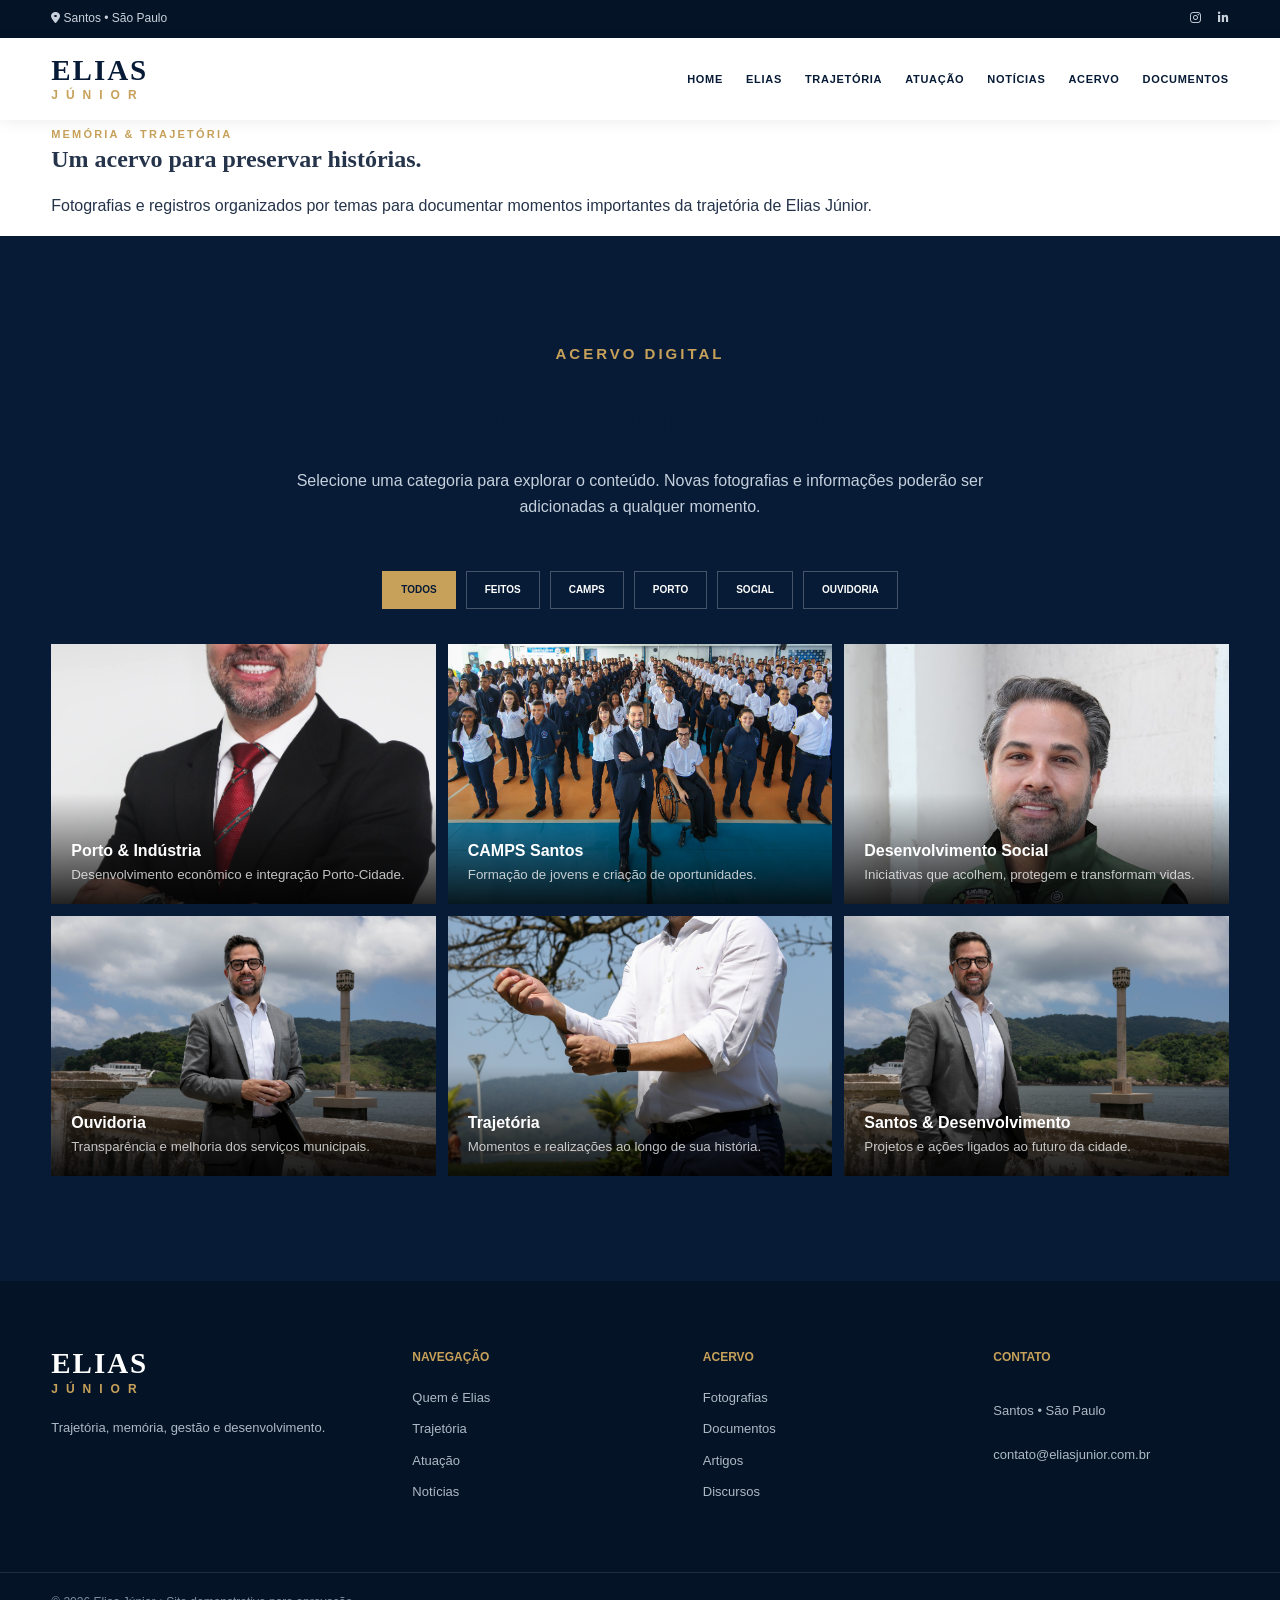
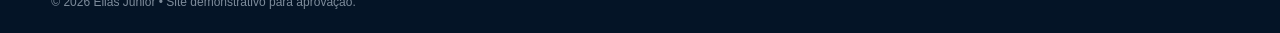
==== acervo.html @ 7d6eff7e "Cria página interna de acervo" ====
<!DOCTYPE html>
<html lang="pt-BR">
<head>
  <meta charset="UTF-8">
  <meta name="viewport" content="width=device-width, initial-scale=1.0">
  <meta name="description" content="Acervo digital de fotografias e registros da trajetória de Elias Júnior.">
  <title>Acervo | Elias Júnior</title>
  <link rel="preconnect" href="https://fonts.googleapis.com">
  <link rel="preconnect" href="https://fonts.gstatic.com" crossorigin>
  <link href="https://fonts.googleapis.com/css2?family=Montserrat:wght@400;500;600;700;800&family=Roboto+Slab:wght@500;600;700&display=swap" rel="stylesheet">
  <link rel="stylesheet" href="https://cdnjs.cloudflare.com/ajax/libs/font-awesome/6.6.0/css/all.min.css">
  <link rel="stylesheet" href="style.css?v=20260821-paginas-internas">
</head>
<body class="internal-page">
  <header class="topbar">
    <div class="container topbar-inner">
      <span><i class="fa-solid fa-location-dot"></i> Santos • São Paulo</span>
      <div class="topbar-social">
        <a href="https://www.instagram.com/soueliasjunior?igsh=bm9hNml6cGlpMXU1" aria-label="Instagram"><i class="fa-brands fa-instagram"></i></a>
        <a href="https://linkedin.com/in/elias-júnior-178a2b65" aria-label="LinkedIn"><i class="fa-brands fa-linkedin-in"></i></a>
      </div>
    </div>
  </header>

  <header class="site-header" id="siteHeader">
    <div class="container header-inner">
      <a href="index.html#inicio" class="brand" aria-label="Elias Júnior">
        <span class="brand-main">ELIAS</span><span class="brand-sub">JÚNIOR</span>
      </a>
      <nav class="desktop-nav" aria-label="Navegação principal">
        <a href="index.html#inicio">HOME</a><a href="index.html#sobre">ELIAS</a><a href="index.html#trajetoria">TRAJETÓRIA</a>
        <a href="index.html#atuacao">ATUAÇÃO</a><a href="noticias.html">NOTÍCIAS</a><a class="active" href="acervo.html">ACERVO</a>
        <a href="index.html#transparencia">DOCUMENTOS</a>
      </nav>
      <button class="menu-toggle" id="menuToggle" aria-label="Abrir menu" aria-expanded="false"><span></span><span></span><span></span></button>
    </div>
    <nav class="mobile-nav" id="mobileNav">
      <a href="index.html#inicio">Home</a><a href="index.html#sobre">Elias</a><a href="index.html#trajetoria">Trajetória</a><a href="index.html#atuacao">Atuação</a><a href="noticias.html">Notícias</a><a class="active" href="acervo.html">Acervo</a><a href="index.html#transparencia">Documentos</a>
    </nav>
  </header>

  <main>
    <section class="internal-hero">
      <div class="container">
        <span class="section-kicker light">MEMÓRIA & TRAJETÓRIA</span>
        <h1>Um acervo para preservar histórias.</h1>
        <p>Fotografias e registros organizados por temas para documentar momentos importantes da trajetória de Elias Júnior.</p>
      </div>
    </section>

    <section class="section archive archive-page">
      <div class="container">
        <div class="section-heading centered"><span class="section-kicker light">ACERVO DIGITAL</span><h2 class="light-title">Registros em imagens.</h2><p class="light-text">Selecione uma categoria para explorar o conteúdo. Novas fotografias e informações poderão ser adicionadas a qualquer momento.</p></div>
        <div class="archive-filters" id="archiveFilters"><button class="active" data-filter="all">TODOS</button><button data-filter="feitos">FEITOS</button><button data-filter="camps">CAMPS</button><button data-filter="porto">PORTO</button><button data-filter="social">SOCIAL</button><button data-filter="ouvidoria">OUVIDORIA</button></div>
        <div class="archive-grid archive-page-grid">
          <button class="archive-item" data-category="porto" data-image="fotoporto.JPG"><div class="photo-slot archive-photo has-image" style="background-image:url('fotoporto.JPG')"></div><div class="archive-caption"><strong>Porto & Indústria</strong><small>Desenvolvimento econômico e integração Porto-Cidade.</small></div></button>
          <button class="archive-item" data-category="camps" data-image="fotocamps.jpeg"><div class="photo-slot archive-photo has-image" style="background-image:url('fotocamps.jpeg')"></div><div class="archive-caption"><strong>CAMPS Santos</strong><small>Formação de jovens e criação de oportunidades.</small></div></button>
          <button class="archive-item" data-category="social" data-image="fotosocial.jpeg"><div class="photo-slot archive-photo has-image" style="background-image:url('fotosocial.jpeg');background-position:center 15%"></div><div class="archive-caption"><strong>Desenvolvimento Social</strong><small>Iniciativas que acolhem, protegem e transformam vidas.</small></div></button>
          <button class="archive-item" data-category="ouvidoria" data-image="assets/hero-atual-3.jpg"><div class="photo-slot archive-photo has-image" style="background-image:url('assets/hero-atual-3.jpg')"></div><div class="archive-caption"><strong>Ouvidoria</strong><small>Transparência e melhoria dos serviços municipais.</small></div></button>
          <button class="archive-item" data-category="feitos" data-image="assets/elias-sobre.jpg"><div class="photo-slot archive-photo has-image" style="background-image:url('assets/elias-sobre.jpg')"></div><div class="archive-caption"><strong>Trajetória</strong><small>Momentos e realizações ao longo de sua história.</small></div></button>
          <button class="archive-item" data-category="porto" data-image="assets/destaque-porto.jpg"><div class="photo-slot archive-photo has-image" style="background-image:url('assets/destaque-porto.jpg')"></div><div class="archive-caption"><strong>Santos & Desenvolvimento</strong><small>Projetos e ações ligados ao futuro da cidade.</small></div></button>
        </div>
      </div>
    </section>
  </main>

  <footer class="footer"><div class="container footer-grid"><div><a href="index.html#inicio" class="brand footer-brand"><span class="brand-main">ELIAS</span><span class="brand-sub">JÚNIOR</span></a><p>Trajetória, memória, gestão e desenvolvimento.</p></div><div><h3>NAVEGAÇÃO</h3><a href="index.html#sobre">Quem é Elias</a><a href="index.html#trajetoria">Trajetória</a><a href="index.html#atuacao">Atuação</a><a href="noticias.html">Notícias</a></div><div><h3>ACERVO</h3><a href="acervo.html">Fotografias</a><a href="index.html#transparencia">Documentos</a><a href="index.html#transparencia">Artigos</a><a href="index.html#transparencia">Discursos</a></div><div><h3>CONTATO</h3><p>Santos • São Paulo</p><a href="mailto:contato@eliasjunior.com.br">contato@eliasjunior.com.br</a></div></div><div class="footer-bottom"><div class="container">© 2026 Elias Júnior • Site demonstrativo para aprovação.</div></div></footer>
  <button class="back-top" id="backTop" aria-label="Voltar ao topo"><i class="fa-solid fa-arrow-up"></i></button>
  <div class="lightbox" id="lightbox" aria-hidden="true"><button class="lightbox-close" id="lightboxClose" aria-label="Fechar imagem"><i class="fa-solid fa-xmark"></i></button><div class="lightbox-content"><div class="lightbox-image" id="lightboxImage"></div></div></div>
  <script src="script.js?v=20260821-paginas-internas"></script>
</body>
</html>
---- style.css ----
:root{--navy:#071b36;--blue:#123b64;--gold:#c7a15a;--cream:#f5f1e9;--text:#25344a;--white:#fff;--line:#dfe4e9;--shadow:0 18px 45px rgba(5,20,40,.15)}*{box-sizing:border-box}html{scroll-behavior:smooth}body{margin:0;font-family:Arial,Helvetica,sans-serif;color:var(--text);background:#fff;line-height:1.65}a{text-decoration:none;color:inherit}button{font:inherit}.container{width:min(1180px,92%);margin:auto}.topbar{background:#041426;color:#c9d2dc;font-size:12px}.topbar-inner{height:38px;display:flex;align-items:center;justify-content:space-between}.topbar-social{display:flex;gap:17px}.site-header{position:sticky;top:0;z-index:1000;background:rgba(255,255,255,.97);box-shadow:0 2px 15px rgba(0,0,0,.07)}.header-inner{height:82px;display:flex;align-items:center;justify-content:space-between}.brand{display:flex;flex-direction:column;line-height:.85}.brand-main{font-family:Georgia,serif;font-size:29px;font-weight:800;color:var(--navy);letter-spacing:2px}.brand-sub{font-size:12px;font-weight:800;color:var(--gold);letter-spacing:8px;margin-top:8px}.desktop-nav{display:flex;gap:23px}.desktop-nav a{font-size:11px;font-weight:800;letter-spacing:.7px;color:var(--navy)}.desktop-nav a:hover{color:var(--gold)}.menu-toggle{display:none;background:none;border:0;width:42px}.menu-toggle span{display:block;height:2px;background:var(--navy);margin:7px}.mobile-nav{display:none;padding:10px 4%;background:#fff}.mobile-nav.open{display:grid}.mobile-nav a{padding:12px;border-bottom:1px solid var(--line);font-weight:700}.hero{height:min(720px,80vh);min-height:570px;position:relative;overflow:hidden;background:var(--navy)}.hero-slide{position:absolute;inset:0;display:grid;align-items:center;opacity:0;visibility:hidden;transition:opacity .7s;background-image:linear-gradient(90deg,rgba(4,20,38,.92),rgba(4,20,38,.48),rgba(4,20,38,.18)),var(--bg);background-size:cover;background-position:center 20%}.hero-slide.active{opacity:1;visibility:visible}.hero-content{position:relative;color:#fff;max-width:1180px}.hero-content>*{max-width:720px}.eyebrow,.section-kicker{font-size:11px;font-weight:800;letter-spacing:2.2px;color:var(--gold)}h1,h2,h3{font-family:Georgia,"Times New Roman",serif;line-height:1.12;margin-top:0}.hero h1{font-size:clamp(44px,6vw,78px);margin:20px 0}.hero h1 strong{color:var(--gold)}.hero p{font-size:18px;color:#e5eaf0}.btn{display:inline-flex;align-items:center;justify-content:center;padding:14px 22px;font-size:12px;font-weight:800;letter-spacing:.6px;border:1px solid transparent}.btn-primary{background:var(--gold);color:var(--navy)}.btn-outline{border-color:#fff;color:#fff}.btn-light{background:#fff;color:var(--navy)}.btn-dark{background:var(--navy);color:#fff}.slider-arrow{position:absolute;top:50%;z-index:5;border:1px solid rgba(255,255,255,.45);background:rgba(4,20,38,.35);color:#fff;width:48px;height:48px;border-radius:50%}.slider-arrow.prev{left:25px}.slider-arrow.next{right:25px}.slider-dots{position:absolute;bottom:28px;left:50%;transform:translateX(-50%);z-index:5;display:flex;gap:8px}.slider-dots button{width:9px;height:9px;border:0;border-radius:50%;background:rgba(255,255,255,.45);padding:0}.slider-dots button.active{background:var(--gold);width:28px;border-radius:8px}.quick-access{margin-top:-1px;background:var(--navy)}
.quick-access .container{width:100%;max-width:none}.quick-grid{display:grid;grid-template-columns:1fr}.quick-card{padding:42px 55px;position:relative;color:#fff}.quick-dark{background:var(--navy)}.quick-quote{background:var(--navy);text-align:center;padding:86px 7%;min-height:360px;display:flex;flex-direction:column;justify-content:center}.quick-quote h2{font-size:clamp(32px,3.6vw,52px);max-width:1120px;margin:0 auto}.quick-quote-author{margin:22px 0 0;font-size:12px;font-weight:800;letter-spacing:1.3px;color:var(--gold)}.quick-icon{font-size:32px}.quick-card span{font-size:10px;letter-spacing:2px;font-weight:800}.quick-card h2{font-size:34px;margin:8px 0}.quick-card p{max-width:430px}.quick-card>strong{font-size:11px}.section{padding:105px 0}.about-grid{display:grid;grid-template-columns:.85fr 1.15fr;gap:80px;align-items:center}.photo-slot{background:#c9d0d7 center/cover no-repeat}.portrait{min-height:600px;box-shadow:var(--shadow)}.about-media{position:relative}.about-badge{position:absolute;right:-25px;bottom:30px;background:var(--gold);padding:22px;color:var(--navy);display:grid}.about-copy h2,.section-heading h2,.documents h2{font-size:clamp(36px,5vw,58px);color:var(--navy);margin:18px 0}.about-copy h2 em{color:var(--gold);font-style:normal}.about-links{display:grid;grid-template-columns:1fr 1fr;gap:15px;margin-top:35px}.about-links a{border:1px solid var(--line);padding:18px;display:flex;gap:14px}.about-links i{color:var(--gold);font-size:24px}.about-links span{display:grid;font-size:13px}.timeline-section,.archive{background:var(--navy);color:#dbe3ec}.archive .section-kicker{font-size:15px;letter-spacing:3px}.title-row{display:flex;align-items:end;justify-content:space-between;gap:30px;margin-bottom:45px}.title-row>p{max-width:440px}.light-title{color:#fff;font-size:clamp(35px,4vw,52px)}.timeline-horizontal{display:grid;grid-template-columns:repeat(5,1fr);gap:1px;background:rgba(255,255,255,.1)}.timeline-horizontal article{padding:27px;background:#0b2748}.timeline-horizontal span{color:var(--gold);font-weight:800}.timeline-horizontal h3{color:#fff;font-size:20px;margin:12px 0}.timeline-horizontal p{font-size:13px}.section-heading{text-align:center;max-width:770px;margin:0 auto 50px}.section-heading p{color:#667386}.area-grid{display:grid;grid-template-columns:repeat(4,1fr);gap:18px}.area-card{border:1px solid var(--line);padding:34px 27px;position:relative;transition:.25s}.area-card:hover{transform:translateY(-7px);box-shadow:var(--shadow)}.area-card>i{font-size:33px;color:var(--gold)}.area-card>span{float:right;color:#bbc2c9;font-weight:800}.area-card h3{font-size:25px;color:var(--navy);margin:22px 0 12px}.area-card a{color:var(--gold);font-size:11px;font-weight:800}.feature-banner{display:grid;grid-template-columns:1.1fr .9fr;min-height:560px}.feature-photo,.wide{height:100%;min-height:560px}.feature-copy{background:var(--gold);padding:80px;display:flex;flex-direction:column;justify-content:center;color:var(--navy)}.feature-copy .section-kicker{color:var(--navy)}.feature-copy h2{font-size:52px}.news{background:#f4f6f8}.dark-row h2{font-size:45px;color:var(--navy);margin:10px 0}.section-link{font-size:11px;font-weight:800;color:var(--gold)}.news-grid{display:grid;grid-template-columns:repeat(3,1fr);gap:24px}.news-card{background:#fff;box-shadow:0 8px 28px rgba(8,25,45,.08)}.news-photo{height:270px}.news-body{padding:27px}.news-date{font-size:10px;color:var(--gold);font-weight:800}.news-body h3{color:var(--navy);font-size:24px;margin:13px 0}.news-body a{font-size:11px;font-weight:800;color:var(--gold)}.archive .section-heading p,.light-text{color:#c5d0dc}.archive-filters{display:flex;justify-content:center;gap:10px;flex-wrap:wrap;margin-bottom:35px}.archive-filters button{border:1px solid rgba(255,255,255,.25);background:transparent;color:#fff;padding:10px 18px;font-size:10px;font-weight:800}.archive-filters button.active{background:var(--gold);color:var(--navy);border-color:var(--gold)}.archive-grid{display:grid;grid-template-columns:repeat(3,1fr);grid-auto-rows:260px;gap:12px}.archive-item{border:0;padding:0;position:relative;overflow:hidden;cursor:pointer}.archive-item.large{grid-row:span 2}.archive-photo{height:100%;transition:.4s}.archive-item:hover .archive-photo{transform:scale(1.05)}.archive-caption{position:absolute;inset:auto 0 0;padding:45px 20px 18px;text-align:left;color:#fff;background:linear-gradient(transparent,rgba(0,0,0,.85));display:grid}.archive-caption small{opacity:.75}.archive-item.hidden{display:none}.video-grid{display:grid;grid-template-columns:repeat(3,1fr);gap:22px}.video-thumb{height:230px;display:grid;place-items:center;background:linear-gradient(135deg,#8e99a4,#d4d7da);position:relative}.video-thumb{color:#fff;overflow:hidden;transition:.25s}.video-thumb:hover{transform:translateY(-4px);box-shadow:var(--shadow)}.video-thumb .video-play{width:65px;height:65px;border-radius:50%;background:var(--gold);color:var(--navy);display:grid;place-items:center;position:static;font-size:18px;transition:.25s}.video-thumb:hover .video-play{transform:scale(1.08)}.video-thumb .video-label{position:absolute;bottom:15px;font-size:11px;font-weight:800;letter-spacing:.5px;color:#fff;text-shadow:0 2px 8px rgba(0,0,0,.8)}.video-card h3{font-size:22px;margin-top:18px;color:var(--navy)}.motivational-quote{background:var(--gold);padding:76px 0;color:var(--navy);text-align:center;position:relative;overflow:hidden}.motivational-quote::before{content:"“";position:absolute;top:-72px;left:5%;font:700 220px Georgia,serif;color:rgba(7,27,54,.07);line-height:1}.quote-content{position:relative;max-width:960px}.quote-kicker{font-size:11px;font-weight:800;letter-spacing:2.2px;color:var(--navy)}.quote-content blockquote{margin:14px 0 0}.quote-content p{margin:0;font:600 clamp(30px,4.2vw,52px)/1.25 Georgia,"Times New Roman",serif}.quote-content footer{margin-top:18px;font-size:12px;font-weight:800;letter-spacing:1.5px;color:var(--navy)}.documents-grid{display:grid;grid-template-columns:1fr 1fr;gap:80px}.document-list{display:grid}.document-list a{display:flex;align-items:center;gap:18px;border-bottom:1px solid var(--line);padding:20px}.document-list>a>i:first-child{font-size:28px;color:var(--gold)}.document-list span{display:grid;flex:1}.footer{background:#041426;color:#fff}.footer-grid{display:grid;grid-template-columns:1.3fr 1fr 1fr 1fr;gap:55px;padding:70px 0}.footer .brand-main{color:#fff}.footer-grid>div{display:flex;flex-direction:column;align-items:flex-start;gap:10px}.footer-grid h3{font-size:12px;color:var(--gold);font-family:Arial}.footer-grid a,.footer-grid p{color:#aeb9c5;font-size:13px}.footer-social{display:flex!important;flex-direction:row!important}.footer-bottom{border-top:1px solid rgba(255,255,255,.1);padding:20px 0;color:#7e8c9b;font-size:12px}.back-top{position:fixed;right:25px;bottom:25px;width:47px;height:47px;border:0;background:var(--gold);color:var(--navy);z-index:900;opacity:0;pointer-events:none;transition:.2s}.back-top.show{opacity:1;pointer-events:auto}.lightbox{position:fixed;inset:0;background:rgba(0,0,0,.92);z-index:2000;display:none;place-items:center;padding:5%}.lightbox.open{display:grid}.lightbox-close{position:absolute;right:25px;top:25px;border:0;background:none;color:#fff;font-size:32px}.lightbox-content{width:min(1100px,95%);height:min(760px,82vh)}.lightbox-image{width:100%;height:100%;background:center/contain no-repeat;color:transparent}@media(max-width:950px){.desktop-nav{display:none}.menu-toggle{display:block}.timeline-horizontal{grid-template-columns:repeat(2,1fr)}.area-grid{grid-template-columns:repeat(2,1fr)}.about-grid{grid-template-columns:1fr}.feature-banner{grid-template-columns:1fr}.feature-copy{padding:60px 7%}.news-grid{grid-template-columns:1fr}.archive-grid{grid-template-columns:repeat(2,1fr)}.documents-grid{grid-template-columns:1fr}.footer-grid{grid-template-columns:repeat(2,1fr)}}@media(max-width:620px){.hero{min-height:650px}.hero-content{padding-top:50px}.hero p{font-size:16px}.slider-arrow{display:none}.quick-grid,.area-grid,.video-grid{grid-template-columns:1fr}.quick-card{padding:36px 7%}.quick-quote{min-height:300px;padding:56px 7%}.section{padding:75px 0}.portrait{min-height:470px}.about-badge{right:0}.about-links{grid-template-columns:1fr}.timeline-horizontal{grid-template-columns:1fr}.title-row{align-items:flex-start;flex-direction:column}.feature-photo,.wide{min-height:400px}.feature-copy h2{font-size:40px}.archive-grid{grid-template-columns:1fr;grid-auto-rows:300px}.archive-item.large{grid-row:span 1}.motivational-quote{padding:58px 0}.quote-content p{font-size:clamp(28px,9vw,40px)}.footer-grid{grid-template-columns:1fr}.topbar-inner{justify-content:center}.topbar-social{display:none}}
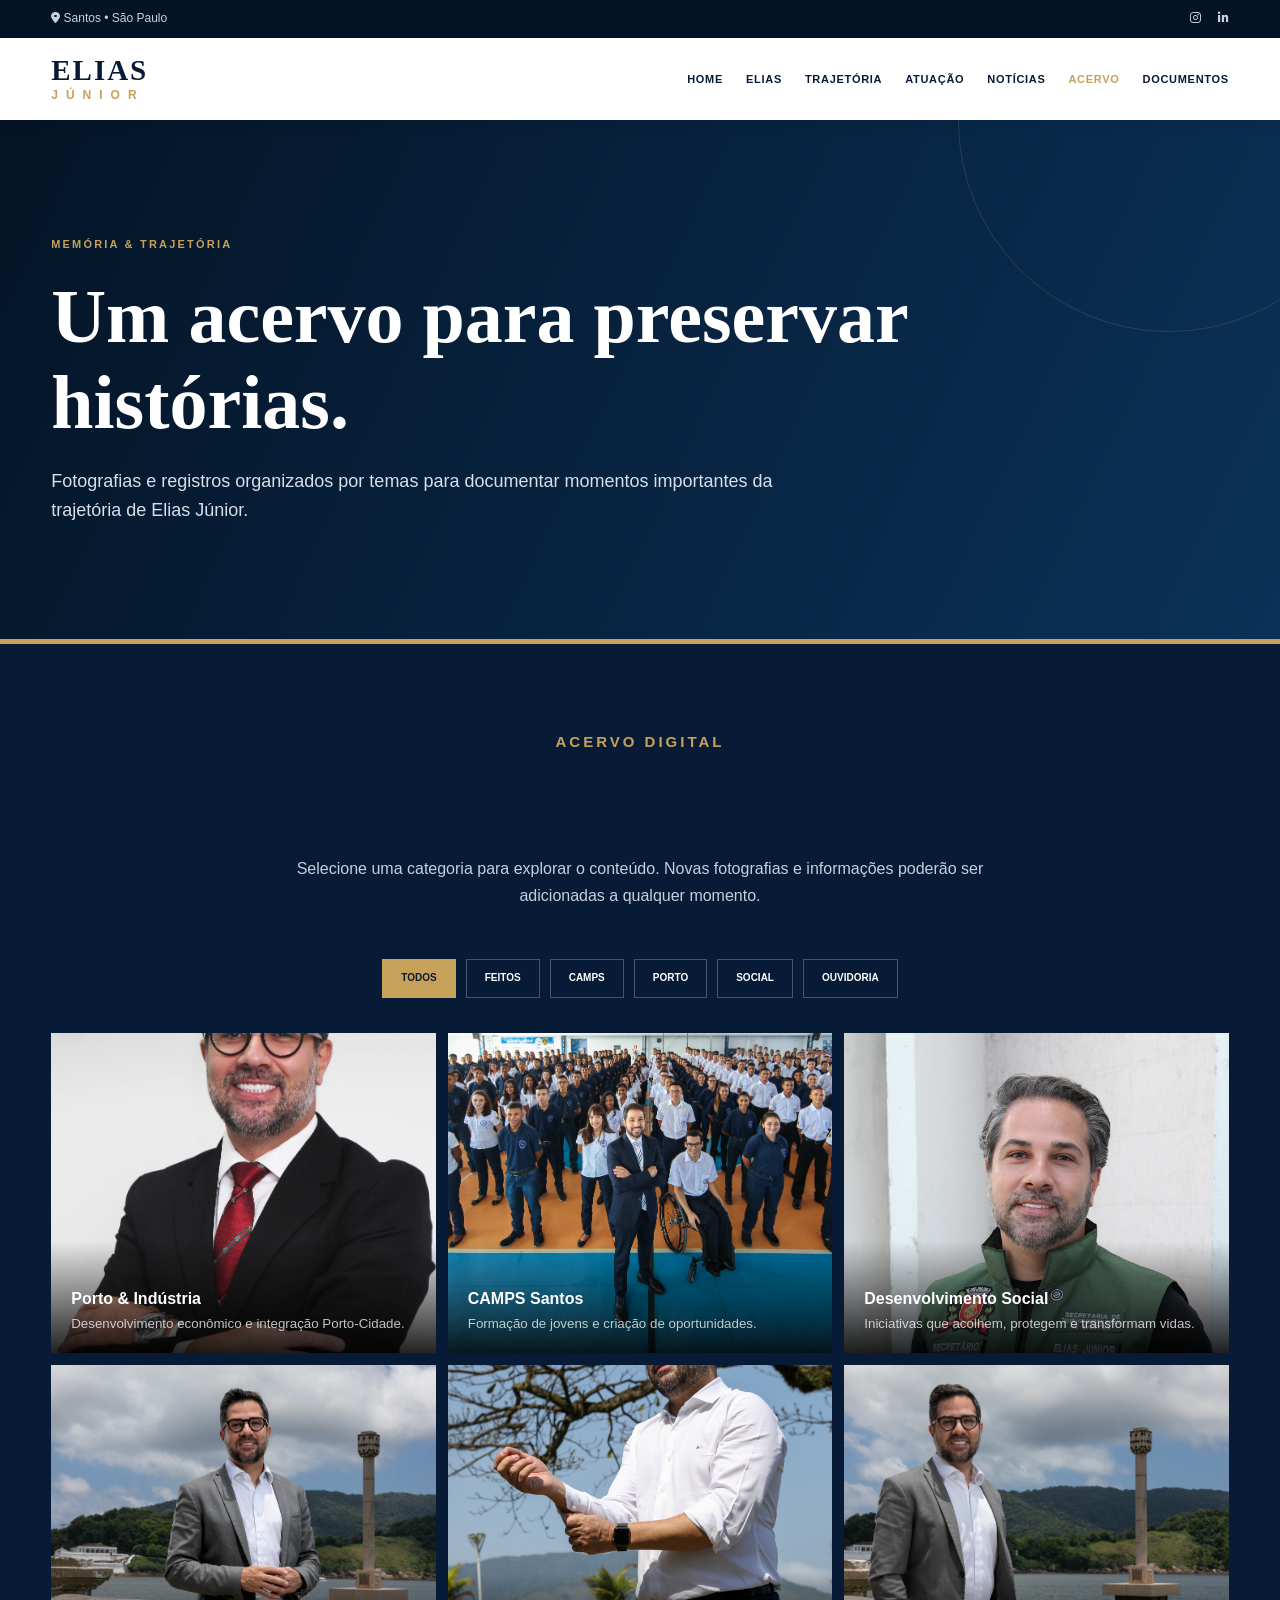
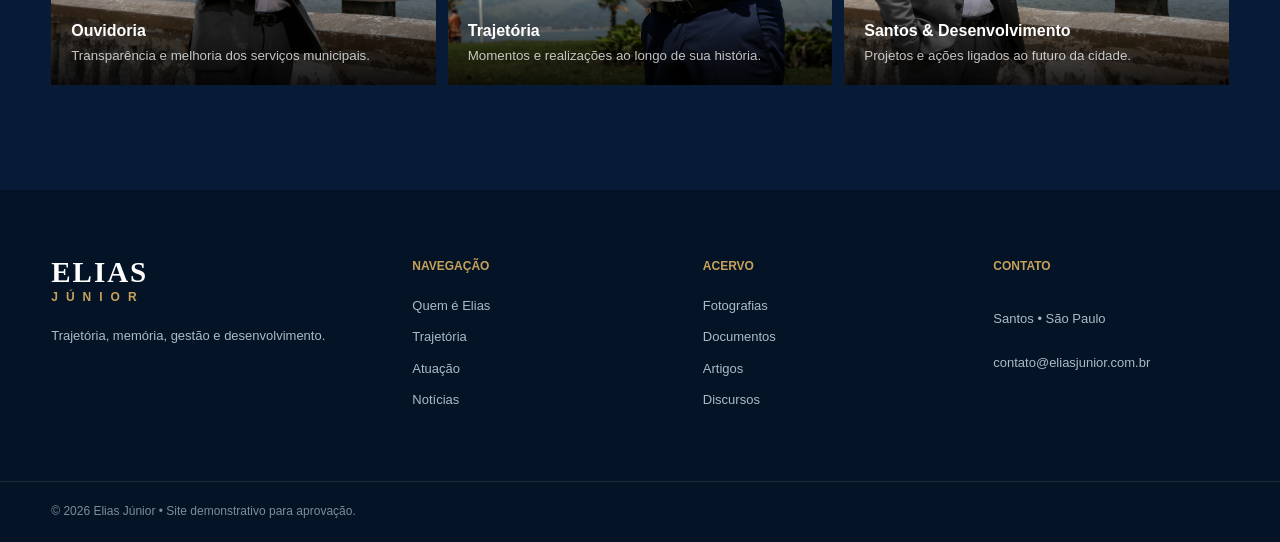
==== commit f94b8599: "Atualiza navegação do Acervo para Documentos" ====
--- a/acervo.html
+++ b/acervo.html
@@ -9,7 +9,7 @@
   <link rel="preconnect" href="https://fonts.gstatic.com" crossorigin>
   <link href="https://fonts.googleapis.com/css2?family=Montserrat:wght@400;500;600;700;800&family=Roboto+Slab:wght@500;600;700&display=swap" rel="stylesheet">
   <link rel="stylesheet" href="https://cdnjs.cloudflare.com/ajax/libs/font-awesome/6.6.0/css/all.min.css">
-  <link rel="stylesheet" href="style.css?v=20260821-paginas-internas">
+  <link rel="stylesheet" href="style.css?v=20260821-pagina-documentos">
 </head>
 <body class="internal-page">
   <header class="topbar">
@@ -30,12 +30,12 @@
       <nav class="desktop-nav" aria-label="Navegação principal">
         <a href="index.html#inicio">HOME</a><a href="index.html#sobre">ELIAS</a><a href="index.html#trajetoria">TRAJETÓRIA</a>
         <a href="index.html#atuacao">ATUAÇÃO</a><a href="noticias.html">NOTÍCIAS</a><a class="active" href="acervo.html">ACERVO</a>
-        <a href="index.html#transparencia">DOCUMENTOS</a>
+        <a href="documentos.html">DOCUMENTOS</a>
       </nav>
       <button class="menu-toggle" id="menuToggle" aria-label="Abrir menu" aria-expanded="false"><span></span><span></span><span></span></button>
     </div>
     <nav class="mobile-nav" id="mobileNav">
-      <a href="index.html#inicio">Home</a><a href="index.html#sobre">Elias</a><a href="index.html#trajetoria">Trajetória</a><a href="index.html#atuacao">Atuação</a><a href="noticias.html">Notícias</a><a class="active" href="acervo.html">Acervo</a><a href="index.html#transparencia">Documentos</a>
+      <a href="index.html#inicio">Home</a><a href="index.html#sobre">Elias</a><a href="index.html#trajetoria">Trajetória</a><a href="index.html#atuacao">Atuação</a><a href="noticias.html">Notícias</a><a class="active" href="acervo.html">Acervo</a><a href="documentos.html">Documentos</a>
     </nav>
   </header>
 
@@ -64,9 +64,9 @@
     </section>
   </main>
 
-  <footer class="footer"><div class="container footer-grid"><div><a href="index.html#inicio" class="brand footer-brand"><span class="brand-main">ELIAS</span><span class="brand-sub">JÚNIOR</span></a><p>Trajetória, memória, gestão e desenvolvimento.</p></div><div><h3>NAVEGAÇÃO</h3><a href="index.html#sobre">Quem é Elias</a><a href="index.html#trajetoria">Trajetória</a><a href="index.html#atuacao">Atuação</a><a href="noticias.html">Notícias</a></div><div><h3>ACERVO</h3><a href="acervo.html">Fotografias</a><a href="index.html#transparencia">Documentos</a><a href="index.html#transparencia">Artigos</a><a href="index.html#transparencia">Discursos</a></div><div><h3>CONTATO</h3><p>Santos • São Paulo</p><a href="mailto:contato@eliasjunior.com.br">contato@eliasjunior.com.br</a></div></div><div class="footer-bottom"><div class="container">© 2026 Elias Júnior • Site demonstrativo para aprovação.</div></div></footer>
+  <footer class="footer"><div class="container footer-grid"><div><a href="index.html#inicio" class="brand footer-brand"><span class="brand-main">ELIAS</span><span class="brand-sub">JÚNIOR</span></a><p>Trajetória, memória, gestão e desenvolvimento.</p></div><div><h3>NAVEGAÇÃO</h3><a href="index.html#sobre">Quem é Elias</a><a href="index.html#trajetoria">Trajetória</a><a href="index.html#atuacao">Atuação</a><a href="noticias.html">Notícias</a></div><div><h3>ACERVO</h3><a href="acervo.html">Fotografias</a><a href="documentos.html">Documentos</a><a href="documentos.html?categoria=artigos">Artigos</a><a href="documentos.html?categoria=discursos">Discursos</a></div><div><h3>CONTATO</h3><p>Santos • São Paulo</p><a href="mailto:contato@eliasjunior.com.br">contato@eliasjunior.com.br</a></div></div><div class="footer-bottom"><div class="container">© 2026 Elias Júnior • Site demonstrativo para aprovação.</div></div></footer>
   <button class="back-top" id="backTop" aria-label="Voltar ao topo"><i class="fa-solid fa-arrow-up"></i></button>
   <div class="lightbox" id="lightbox" aria-hidden="true"><button class="lightbox-close" id="lightboxClose" aria-label="Fechar imagem"><i class="fa-solid fa-xmark"></i></button><div class="lightbox-content"><div class="lightbox-image" id="lightboxImage"></div></div></div>
-  <script src="script.js?v=20260821-paginas-internas"></script>
+  <script src="script.js?v=20260821-pagina-documentos"></script>
 </body>
 </html>
--- a/style.css
+++ b/style.css
@@ -1,2 +1,2 @@
 :root{--navy:#071b36;--blue:#123b64;--gold:#c7a15a;--cream:#f5f1e9;--text:#25344a;--white:#fff;--line:#dfe4e9;--shadow:0 18px 45px rgba(5,20,40,.15)}*{box-sizing:border-box}html{scroll-behavior:smooth}body{margin:0;font-family:Arial,Helvetica,sans-serif;color:var(--text);background:#fff;line-height:1.65}a{text-decoration:none;color:inherit}button{font:inherit}.container{width:min(1180px,92%);margin:auto}.topbar{background:#041426;color:#c9d2dc;font-size:12px}.topbar-inner{height:38px;display:flex;align-items:center;justify-content:space-between}.topbar-social{display:flex;gap:17px}.site-header{position:sticky;top:0;z-index:1000;background:rgba(255,255,255,.97);box-shadow:0 2px 15px rgba(0,0,0,.07)}.header-inner{height:82px;display:flex;align-items:center;justify-content:space-between}.brand{display:flex;flex-direction:column;line-height:.85}.brand-main{font-family:Georgia,serif;font-size:29px;font-weight:800;color:var(--navy);letter-spacing:2px}.brand-sub{font-size:12px;font-weight:800;color:var(--gold);letter-spacing:8px;margin-top:8px}.desktop-nav{display:flex;gap:23px}.desktop-nav a{font-size:11px;font-weight:800;letter-spacing:.7px;color:var(--navy)}.desktop-nav a:hover{color:var(--gold)}.menu-toggle{display:none;background:none;border:0;width:42px}.menu-toggle span{display:block;height:2px;background:var(--navy);margin:7px}.mobile-nav{display:none;padding:10px 4%;background:#fff}.mobile-nav.open{display:grid}.mobile-nav a{padding:12px;border-bottom:1px solid var(--line);font-weight:700}.hero{height:min(720px,80vh);min-height:570px;position:relative;overflow:hidden;background:var(--navy)}.hero-slide{position:absolute;inset:0;display:grid;align-items:center;opacity:0;visibility:hidden;transition:opacity .7s;background-image:linear-gradient(90deg,rgba(4,20,38,.92),rgba(4,20,38,.48),rgba(4,20,38,.18)),var(--bg);background-size:cover;background-position:center 20%}.hero-slide.active{opacity:1;visibility:visible}.hero-content{position:relative;color:#fff;max-width:1180px}.hero-content>*{max-width:720px}.eyebrow,.section-kicker{font-size:11px;font-weight:800;letter-spacing:2.2px;color:var(--gold)}h1,h2,h3{font-family:Georgia,"Times New Roman",serif;line-height:1.12;margin-top:0}.hero h1{font-size:clamp(44px,6vw,78px);margin:20px 0}.hero h1 strong{color:var(--gold)}.hero p{font-size:18px;color:#e5eaf0}.btn{display:inline-flex;align-items:center;justify-content:center;padding:14px 22px;font-size:12px;font-weight:800;letter-spacing:.6px;border:1px solid transparent}.btn-primary{background:var(--gold);color:var(--navy)}.btn-outline{border-color:#fff;color:#fff}.btn-light{background:#fff;color:var(--navy)}.btn-dark{background:var(--navy);color:#fff}.slider-arrow{position:absolute;top:50%;z-index:5;border:1px solid rgba(255,255,255,.45);background:rgba(4,20,38,.35);color:#fff;width:48px;height:48px;border-radius:50%}.slider-arrow.prev{left:25px}.slider-arrow.next{right:25px}.slider-dots{position:absolute;bottom:28px;left:50%;transform:translateX(-50%);z-index:5;display:flex;gap:8px}.slider-dots button{width:9px;height:9px;border:0;border-radius:50%;background:rgba(255,255,255,.45);padding:0}.slider-dots button.active{background:var(--gold);width:28px;border-radius:8px}.quick-access{margin-top:-1px;background:var(--navy)}
-.quick-access .container{width:100%;max-width:none}.quick-grid{display:grid;grid-template-columns:1fr}.quick-card{padding:42px 55px;position:relative;color:#fff}.quick-dark{background:var(--navy)}.quick-quote{background:var(--navy);text-align:center;padding:86px 7%;min-height:360px;display:flex;flex-direction:column;justify-content:center}.quick-quote h2{font-size:clamp(32px,3.6vw,52px);max-width:1120px;margin:0 auto}.quick-quote-author{margin:22px 0 0;font-size:12px;font-weight:800;letter-spacing:1.3px;color:var(--gold)}.quick-icon{font-size:32px}.quick-card span{font-size:10px;letter-spacing:2px;font-weight:800}.quick-card h2{font-size:34px;margin:8px 0}.quick-card p{max-width:430px}.quick-card>strong{font-size:11px}.section{padding:105px 0}.about-grid{display:grid;grid-template-columns:.85fr 1.15fr;gap:80px;align-items:center}.photo-slot{background:#c9d0d7 center/cover no-repeat}.portrait{min-height:600px;box-shadow:var(--shadow)}.about-media{position:relative}.about-badge{position:absolute;right:-25px;bottom:30px;background:var(--gold);padding:22px;color:var(--navy);display:grid}.about-copy h2,.section-heading h2,.documents h2{font-size:clamp(36px,5vw,58px);color:var(--navy);margin:18px 0}.about-copy h2 em{color:var(--gold);font-style:normal}.about-links{display:grid;grid-template-columns:1fr 1fr;gap:15px;margin-top:35px}.about-links a{border:1px solid var(--line);padding:18px;display:flex;gap:14px}.about-links i{color:var(--gold);font-size:24px}.about-links span{display:grid;font-size:13px}.timeline-section,.archive{background:var(--navy);color:#dbe3ec}.archive .section-kicker{font-size:15px;letter-spacing:3px}.title-row{display:flex;align-items:end;justify-content:space-between;gap:30px;margin-bottom:45px}.title-row>p{max-width:440px}.light-title{color:#fff;font-size:clamp(35px,4vw,52px)}.timeline-horizontal{display:grid;grid-template-columns:repeat(5,1fr);gap:1px;background:rgba(255,255,255,.1)}.timeline-horizontal article{padding:27px;background:#0b2748}.timeline-horizontal span{color:var(--gold);font-weight:800}.timeline-horizontal h3{color:#fff;font-size:20px;margin:12px 0}.timeline-horizontal p{font-size:13px}.section-heading{text-align:center;max-width:770px;margin:0 auto 50px}.section-heading p{color:#667386}.area-grid{display:grid;grid-template-columns:repeat(4,1fr);gap:18px}.area-card{border:1px solid var(--line);padding:34px 27px;position:relative;transition:.25s}.area-card:hover{transform:translateY(-7px);box-shadow:var(--shadow)}.area-card>i{font-size:33px;color:var(--gold)}.area-card>span{float:right;color:#bbc2c9;font-weight:800}.area-card h3{font-size:25px;color:var(--navy);margin:22px 0 12px}.area-card a{color:var(--gold);font-size:11px;font-weight:800}.feature-banner{display:grid;grid-template-columns:1.1fr .9fr;min-height:560px}.feature-photo,.wide{height:100%;min-height:560px}.feature-copy{background:var(--gold);padding:80px;display:flex;flex-direction:column;justify-content:center;color:var(--navy)}.feature-copy .section-kicker{color:var(--navy)}.feature-copy h2{font-size:52px}.news{background:#f4f6f8}.dark-row h2{font-size:45px;color:var(--navy);margin:10px 0}.section-link{font-size:11px;font-weight:800;color:var(--gold)}.news-grid{display:grid;grid-template-columns:repeat(3,1fr);gap:24px}.news-card{background:#fff;box-shadow:0 8px 28px rgba(8,25,45,.08)}.news-photo{height:270px}.news-body{padding:27px}.news-date{font-size:10px;color:var(--gold);font-weight:800}.news-body h3{color:var(--navy);font-size:24px;margin:13px 0}.news-body a{font-size:11px;font-weight:800;color:var(--gold)}.archive .section-heading p,.light-text{color:#c5d0dc}.archive-filters{display:flex;justify-content:center;gap:10px;flex-wrap:wrap;margin-bottom:35px}.archive-filters button{border:1px solid rgba(255,255,255,.25);background:transparent;color:#fff;padding:10px 18px;font-size:10px;font-weight:800}.archive-filters button.active{background:var(--gold);color:var(--navy);border-color:var(--gold)}.archive-grid{display:grid;grid-template-columns:repeat(3,1fr);grid-auto-rows:260px;gap:12px}.archive-item{border:0;padding:0;position:relative;overflow:hidden;cursor:pointer}.archive-item.large{grid-row:span 2}.archive-photo{height:100%;transition:.4s}.archive-item:hover .archive-photo{transform:scale(1.05)}.archive-caption{position:absolute;inset:auto 0 0;padding:45px 20px 18px;text-align:left;color:#fff;background:linear-gradient(transparent,rgba(0,0,0,.85));display:grid}.archive-caption small{opacity:.75}.archive-item.hidden{display:none}.video-grid{display:grid;grid-template-columns:repeat(3,1fr);gap:22px}.video-thumb{height:230px;display:grid;place-items:center;background:linear-gradient(135deg,#8e99a4,#d4d7da);position:relative}.video-thumb{color:#fff;overflow:hidden;transition:.25s}.video-thumb:hover{transform:translateY(-4px);box-shadow:var(--shadow)}.video-thumb .video-play{width:65px;height:65px;border-radius:50%;background:var(--gold);color:var(--navy);display:grid;place-items:center;position:static;font-size:18px;transition:.25s}.video-thumb:hover .video-play{transform:scale(1.08)}.video-thumb .video-label{position:absolute;bottom:15px;font-size:11px;font-weight:800;letter-spacing:.5px;color:#fff;text-shadow:0 2px 8px rgba(0,0,0,.8)}.video-card h3{font-size:22px;margin-top:18px;color:var(--navy)}.motivational-quote{background:var(--gold);padding:76px 0;color:var(--navy);text-align:center;position:relative;overflow:hidden}.motivational-quote::before{content:"“";position:absolute;top:-72px;left:5%;font:700 220px Georgia,serif;color:rgba(7,27,54,.07);line-height:1}.quote-content{position:relative;max-width:960px}.quote-kicker{font-size:11px;font-weight:800;letter-spacing:2.2px;color:var(--navy)}.quote-content blockquote{margin:14px 0 0}.quote-content p{margin:0;font:600 clamp(30px,4.2vw,52px)/1.25 Georgia,"Times New Roman",serif}.quote-content footer{margin-top:18px;font-size:12px;font-weight:800;letter-spacing:1.5px;color:var(--navy)}.documents-grid{display:grid;grid-template-columns:1fr 1fr;gap:80px}.document-list{display:grid}.document-list a{display:flex;align-items:center;gap:18px;border-bottom:1px solid var(--line);padding:20px}.document-list>a>i:first-child{font-size:28px;color:var(--gold)}.document-list span{display:grid;flex:1}.footer{background:#041426;color:#fff}.footer-grid{display:grid;grid-template-columns:1.3fr 1fr 1fr 1fr;gap:55px;padding:70px 0}.footer .brand-main{color:#fff}.footer-grid>div{display:flex;flex-direction:column;align-items:flex-start;gap:10px}.footer-grid h3{font-size:12px;color:var(--gold);font-family:Arial}.footer-grid a,.footer-grid p{color:#aeb9c5;font-size:13px}.footer-social{display:flex!important;flex-direction:row!important}.footer-bottom{border-top:1px solid rgba(255,255,255,.1);padding:20px 0;color:#7e8c9b;font-size:12px}.back-top{position:fixed;right:25px;bottom:25px;width:47px;height:47px;border:0;background:var(--gold);color:var(--navy);z-index:900;opacity:0;pointer-events:none;transition:.2s}.back-top.show{opacity:1;pointer-events:auto}.lightbox{position:fixed;inset:0;background:rgba(0,0,0,.92);z-index:2000;display:none;place-items:center;padding:5%}.lightbox.open{display:grid}.lightbox-close{position:absolute;right:25px;top:25px;border:0;background:none;color:#fff;font-size:32px}.lightbox-content{width:min(1100px,95%);height:min(760px,82vh)}.lightbox-image{width:100%;height:100%;background:center/contain no-repeat;color:transparent}@media(max-width:950px){.desktop-nav{display:none}.menu-toggle{display:block}.timeline-horizontal{grid-template-columns:repeat(2,1fr)}.area-grid{grid-template-columns:repeat(2,1fr)}.about-grid{grid-template-columns:1fr}.feature-banner{grid-template-columns:1fr}.feature-copy{padding:60px 7%}.news-grid{grid-template-columns:1fr}.archive-grid{grid-template-columns:repeat(2,1fr)}.documents-grid{grid-template-columns:1fr}.footer-grid{grid-template-columns:repeat(2,1fr)}}@media(max-width:620px){.hero{min-height:650px}.hero-content{padding-top:50px}.hero p{font-size:16px}.slider-arrow{display:none}.quick-grid,.area-grid,.video-grid{grid-template-columns:1fr}.quick-card{padding:36px 7%}.quick-quote{min-height:300px;padding:56px 7%}.section{padding:75px 0}.portrait{min-height:470px}.about-badge{right:0}.about-links{grid-template-columns:1fr}.timeline-horizontal{grid-template-columns:1fr}.title-row{align-items:flex-start;flex-direction:column}.feature-photo,.wide{min-height:400px}.feature-copy h2{font-size:40px}.archive-grid{grid-template-columns:1fr;grid-auto-rows:300px}.archive-item.large{grid-row:span 1}.motivational-quote{padding:58px 0}.quote-content p{font-size:clamp(28px,9vw,40px)}.footer-grid{grid-template-columns:1fr}.topbar-inner{justify-content:center}.topbar-social{display:none}}+.quick-access .container{width:100%;max-width:none}.quick-grid{display:grid;grid-template-columns:1fr}.quick-card{padding:42px 55px;position:relative;color:#fff}.quick-dark{background:var(--navy)}.quick-quote{background:var(--navy);text-align:center;padding:86px 7%;min-height:360px;display:flex;flex-direction:column;justify-content:center}.quick-quote h2{font-size:clamp(32px,3.6vw,52px);max-width:1120px;margin:0 auto}.quick-quote-author{margin:22px 0 0;font-size:12px;font-weight:800;letter-spacing:1.3px;color:var(--gold)}.quick-icon{font-size:32px}.quick-card span{font-size:10px;letter-spacing:2px;font-weight:800}.quick-card h2{font-size:34px;margin:8px 0}.quick-card p{max-width:430px}.quick-card>strong{font-size:11px}.section{padding:105px 0}.about-grid{display:grid;grid-template-columns:.85fr 1.15fr;gap:80px;align-items:center}.photo-slot{background:#c9d0d7 center/cover no-repeat}.portrait{min-height:600px;box-shadow:var(--shadow)}.about-media{position:relative}.about-badge{position:absolute;right:-25px;bottom:30px;background:var(--gold);padding:22px;color:var(--navy);display:grid}.about-copy h2,.section-heading h2,.documents h2{font-size:clamp(36px,5vw,58px);color:var(--navy);margin:18px 0}.about-copy h2 em{color:var(--gold);font-style:normal}.about-links{display:grid;grid-template-columns:1fr 1fr;gap:15px;margin-top:35px}.about-links a{border:1px solid var(--line);padding:18px;display:flex;gap:14px}.about-links i{color:var(--gold);font-size:24px}.about-links span{display:grid;font-size:13px}.timeline-section,.archive{background:var(--navy);color:#dbe3ec}.archive .section-kicker{font-size:15px;letter-spacing:3px}.title-row{display:flex;align-items:end;justify-content:space-between;gap:30px;margin-bottom:45px}.title-row>p{max-width:440px}.light-title{color:#fff;font-size:clamp(35px,4vw,52px)}.timeline-horizontal{display:grid;grid-template-columns:repeat(5,1fr);gap:1px;background:rgba(255,255,255,.1)}.timeline-horizontal article{padding:27px;background:#0b2748}.timeline-horizontal span{color:var(--gold);font-weight:800}.timeline-horizontal h3{color:#fff;font-size:20px;margin:12px 0}.timeline-horizontal p{font-size:13px}.section-heading{text-align:center;max-width:770px;margin:0 auto 50px}.section-heading p{color:#667386}.area-grid{display:grid;grid-template-columns:repeat(4,1fr);gap:18px}.area-card{border:1px solid var(--line);padding:34px 27px;position:relative;transition:.25s}.area-card:hover{transform:translateY(-7px);box-shadow:var(--shadow)}.area-card>i{font-size:33px;color:var(--gold)}.area-card>span{float:right;color:#bbc2c9;font-weight:800}.area-card h3{font-size:25px;color:var(--navy);margin:22px 0 12px}.area-card a{color:var(--gold);font-size:11px;font-weight:800}.feature-banner{display:grid;grid-template-columns:1.1fr .9fr;min-height:560px}.feature-photo,.wide{height:100%;min-height:560px}.feature-copy{background:var(--gold);padding:80px;display:flex;flex-direction:column;justify-content:center;color:var(--navy)}.feature-copy .section-kicker{color:var(--navy)}.feature-copy h2{font-size:52px}.news{background:#f4f6f8}.dark-row h2{font-size:45px;color:var(--navy);margin:10px 0}.section-link{font-size:11px;font-weight:800;color:var(--gold)}.news-grid{display:grid;grid-template-columns:repeat(3,1fr);gap:24px}.news-card{background:#fff;box-shadow:0 8px 28px rgba(8,25,45,.08)}.news-photo{height:270px}.news-body{padding:27px}.news-date{font-size:10px;color:var(--gold);font-weight:800}.news-body h3{color:var(--navy);font-size:24px;margin:13px 0}.news-body a{font-size:11px;font-weight:800;color:var(--gold)}.archive .section-heading p,.light-text{color:#c5d0dc}.archive-filters{display:flex;justify-content:center;gap:10px;flex-wrap:wrap;margin-bottom:35px}.archive-filters button{border:1px solid rgba(255,255,255,.25);background:transparent;color:#fff;padding:10px 18px;font-size:10px;font-weight:800}.archive-filters button.active{background:var(--gold);color:var(--navy);border-color:var(--gold)}.archive-grid{display:grid;grid-template-columns:repeat(3,1fr);grid-auto-rows:260px;gap:12px}.archive-item{border:0;padding:0;position:relative;overflow:hidden;cursor:pointer}.archive-item.large{grid-row:span 2}.archive-photo{height:100%;transition:.4s}.archive-item:hover .archive-photo{transform:scale(1.05)}.archive-caption{position:absolute;inset:auto 0 0;padding:45px 20px 18px;text-align:left;color:#fff;background:linear-gradient(transparent,rgba(0,0,0,.85));display:grid}.archive-caption small{opacity:.75}.archive-item.hidden{display:none}.video-grid{display:grid;grid-template-columns:repeat(3,1fr);gap:22px}.video-thumb{height:230px;display:grid;place-items:center;background:linear-gradient(135deg,#8e99a4,#d4d7da);position:relative}.video-thumb{color:#fff;overflow:hidden;transition:.25s}.video-thumb:hover{transform:translateY(-4px);box-shadow:var(--shadow)}.video-thumb .video-play{width:65px;height:65px;border-radius:50%;background:var(--gold);color:var(--navy);display:grid;place-items:center;position:static;font-size:18px;transition:.25s}.video-thumb:hover .video-play{transform:scale(1.08)}.video-thumb .video-label{position:absolute;bottom:15px;font-size:11px;font-weight:800;letter-spacing:.5px;color:#fff;text-shadow:0 2px 8px rgba(0,0,0,.8)}.video-card h3{font-size:22px;margin-top:18px;color:var(--navy)}.motivational-quote{background:var(--gold);padding:76px 0;color:var(--navy);text-align:center;position:relative;overflow:hidden}.motivational-quote::before{content:"“";position:absolute;top:-72px;left:5%;font:700 220px Georgia,serif;color:rgba(7,27,54,.07);line-height:1}.quote-content{position:relative;max-width:960px}.quote-kicker{font-size:11px;font-weight:800;letter-spacing:2.2px;color:var(--navy)}.quote-content blockquote{margin:14px 0 0}.quote-content p{margin:0;font:600 clamp(30px,4.2vw,52px)/1.25 Georgia,"Times New Roman",serif}.quote-content footer{margin-top:18px;font-size:12px;font-weight:800;letter-spacing:1.5px;color:var(--navy)}.documents-grid{display:grid;grid-template-columns:1fr 1fr;gap:80px}.document-list{display:grid}.document-list a{display:flex;align-items:center;gap:18px;border-bottom:1px solid var(--line);padding:20px}.document-list>a>i:first-child{font-size:28px;color:var(--gold)}.document-list span{display:grid;flex:1}.footer{background:#041426;color:#fff}.footer-grid{display:grid;grid-template-columns:1.3fr 1fr 1fr 1fr;gap:55px;padding:70px 0}.footer .brand-main{color:#fff}.footer-grid>div{display:flex;flex-direction:column;align-items:flex-start;gap:10px}.footer-grid h3{font-size:12px;color:var(--gold);font-family:Arial}.footer-grid a,.footer-grid p{color:#aeb9c5;font-size:13px}.footer-social{display:flex!important;flex-direction:row!important}.footer-bottom{border-top:1px solid rgba(255,255,255,.1);padding:20px 0;color:#7e8c9b;font-size:12px}.back-top{position:fixed;right:25px;bottom:25px;width:47px;height:47px;border:0;background:var(--gold);color:var(--navy);z-index:900;opacity:0;pointer-events:none;transition:.2s}.back-top.show{opacity:1;pointer-events:auto}.lightbox{position:fixed;inset:0;background:rgba(0,0,0,.92);z-index:2000;display:none;place-items:center;padding:5%}.lightbox.open{display:grid}.lightbox-close{position:absolute;right:25px;top:25px;border:0;background:none;color:#fff;font-size:32px}.lightbox-content{width:min(1100px,95%);height:min(760px,82vh)}.lightbox-image{width:100%;height:100%;background:center/contain no-repeat;color:transparent}.desktop-nav a.active{color:var(--gold)}.mobile-nav a.active{color:var(--gold)}.internal-hero{position:relative;background:linear-gradient(115deg,#041426,#0b3158);padding:110px 0 95px;color:#fff;border-bottom:5px solid var(--gold);overflow:hidden}.internal-hero::after{content:"";position:absolute;width:420px;height:420px;border:1px solid rgba(199,161,90,.18);border-radius:50%;right:-100px;top:-210px}.internal-hero .container{position:relative;z-index:1}.internal-hero h1{font-size:clamp(45px,6vw,76px);max-width:900px;margin:18px 0 22px}.internal-hero p{max-width:760px;color:#d6e0ea;font-size:18px}.internal-content{background:#f4f6f8}.internal-heading{display:grid;grid-template-columns:1fr .75fr;gap:60px;align-items:end;margin-bottom:35px}.internal-heading h2{font-size:clamp(38px,5vw,58px);color:var(--navy);margin:12px 0 0}.internal-heading>p{color:#667386;margin:0}.content-filters{display:flex;gap:9px;flex-wrap:wrap;margin-bottom:35px}.content-filters span{border:1px solid #cfd6dd;padding:10px 16px;font-size:10px;font-weight:800;color:#667386}.content-filters span.active{background:var(--navy);border-color:var(--navy);color:#fff}.internal-news-grid{row-gap:28px}.content-photo-placeholder{display:grid;place-items:center;background:linear-gradient(135deg,#102f52,#59718a);color:rgba(255,255,255,.75);font-size:52px}.archive-page{padding-top:85px}.archive-page-grid{grid-auto-rows:320px}@media(max-width:950px){.desktop-nav{display:none}.menu-toggle{display:block}.timeline-horizontal{grid-template-columns:repeat(2,1fr)}.area-grid{grid-template-columns:repeat(2,1fr)}.about-grid{grid-template-columns:1fr}.feature-banner{grid-template-columns:1fr}.feature-copy{padding:60px 7%}.news-grid{grid-template-columns:1fr}.archive-grid{grid-template-columns:repeat(2,1fr)}.documents-grid{grid-template-columns:1fr}.footer-grid{grid-template-columns:repeat(2,1fr)}}@media(max-width:620px){.hero{min-height:650px}.hero-content{padding-top:50px}.hero p{font-size:16px}.slider-arrow{display:none}.quick-grid,.area-grid,.video-grid{grid-template-columns:1fr}.quick-card{padding:36px 7%}.quick-quote{min-height:300px;padding:56px 7%}.section{padding:75px 0}.portrait{min-height:470px}.about-badge{right:0}.about-links{grid-template-columns:1fr}.timeline-horizontal{grid-template-columns:1fr}.title-row{align-items:flex-start;flex-direction:column}.feature-photo,.wide{min-height:400px}.feature-copy h2{font-size:40px}.archive-grid{grid-template-columns:1fr;grid-auto-rows:300px}.archive-item.large{grid-row:span 1}.motivational-quote{padding:58px 0}.quote-content p{font-size:clamp(28px,9vw,40px)}.footer-grid{grid-template-columns:1fr}.topbar-inner{justify-content:center}.topbar-social{display:none}}@media(max-width:950px){.internal-heading{grid-template-columns:1fr;gap:18px}.internal-hero{padding:85px 0 75px}}@media(max-width:620px){.internal-hero{padding:70px 0 60px}.internal-hero h1{font-size:42px}.internal-hero p{font-size:16px}.archive-page-grid{grid-auto-rows:300px}}
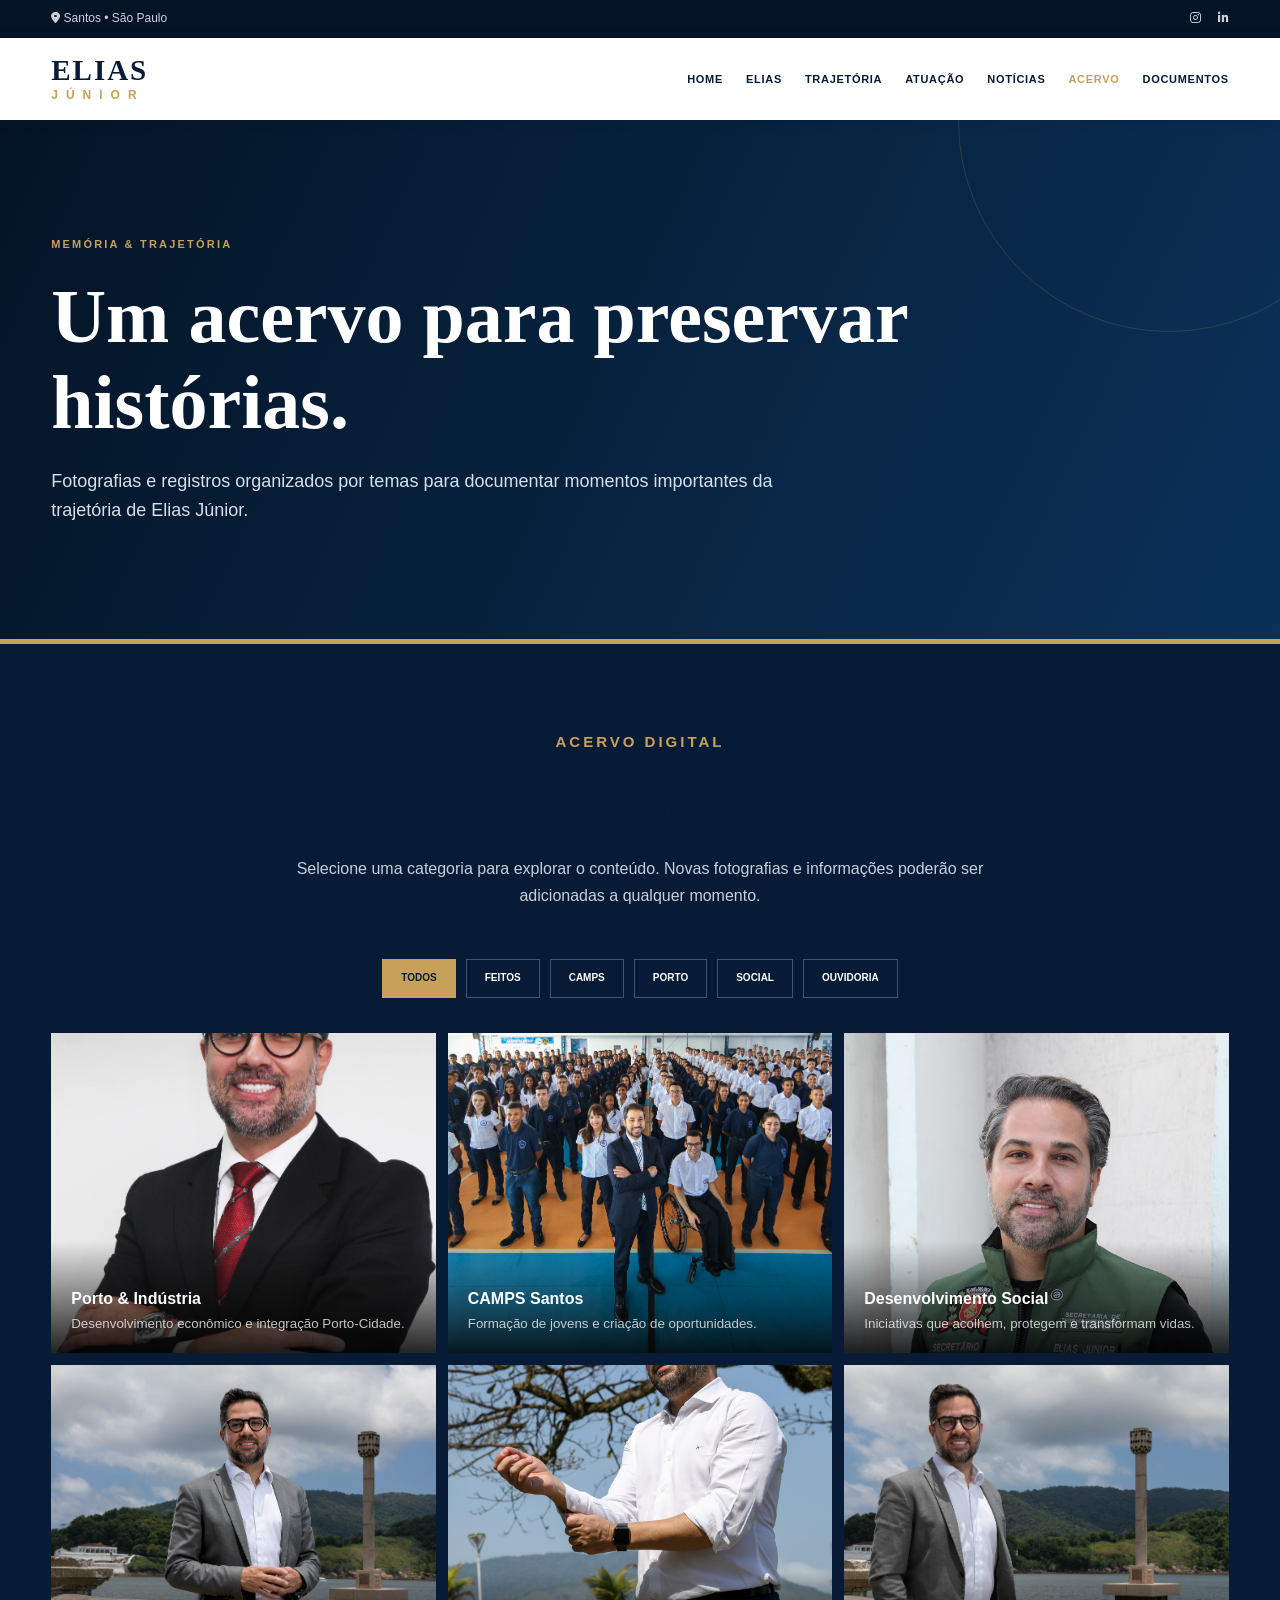
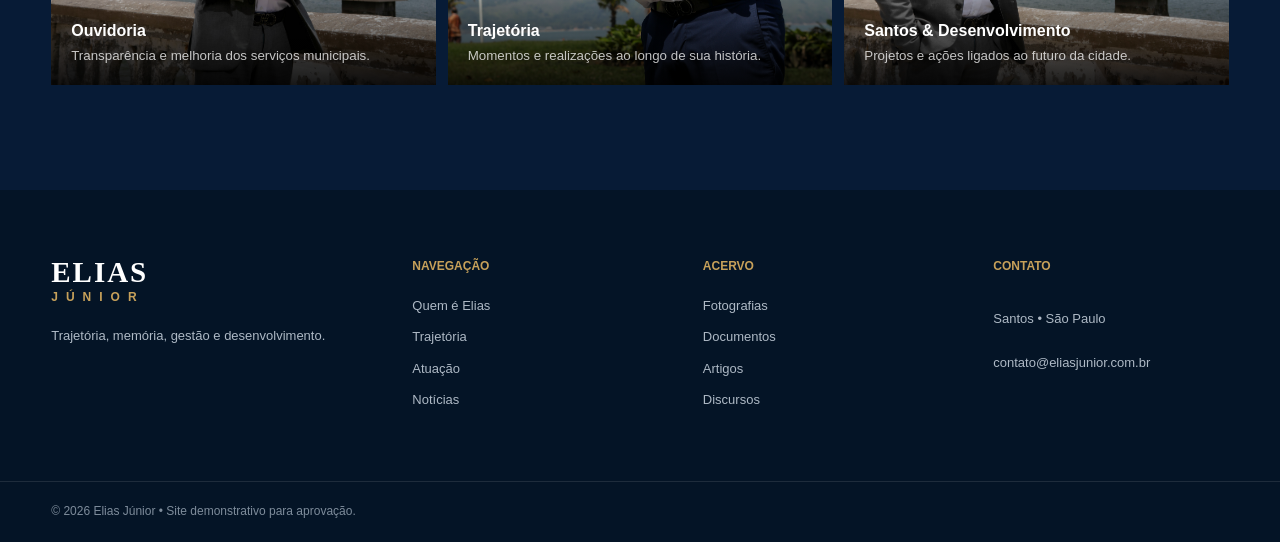
==== commit bc45726f: "Atualiza recursos de animação em acervo.html" ====
--- a/acervo.html
+++ b/acervo.html
@@ -9,7 +9,7 @@
   <link rel="preconnect" href="https://fonts.gstatic.com" crossorigin>
   <link href="https://fonts.googleapis.com/css2?family=Montserrat:wght@400;500;600;700;800&family=Roboto+Slab:wght@500;600;700&display=swap" rel="stylesheet">
   <link rel="stylesheet" href="https://cdnjs.cloudflare.com/ajax/libs/font-awesome/6.6.0/css/all.min.css">
-  <link rel="stylesheet" href="style.css?v=20260821-pagina-documentos">
+  <link rel="stylesheet" href="style.css?v=20260821-animacoes-scroll">
 </head>
 <body class="internal-page">
   <header class="topbar">
@@ -67,6 +67,6 @@
   <footer class="footer"><div class="container footer-grid"><div><a href="index.html#inicio" class="brand footer-brand"><span class="brand-main">ELIAS</span><span class="brand-sub">JÚNIOR</span></a><p>Trajetória, memória, gestão e desenvolvimento.</p></div><div><h3>NAVEGAÇÃO</h3><a href="index.html#sobre">Quem é Elias</a><a href="index.html#trajetoria">Trajetória</a><a href="index.html#atuacao">Atuação</a><a href="noticias.html">Notícias</a></div><div><h3>ACERVO</h3><a href="acervo.html">Fotografias</a><a href="documentos.html">Documentos</a><a href="documentos.html?categoria=artigos">Artigos</a><a href="documentos.html?categoria=discursos">Discursos</a></div><div><h3>CONTATO</h3><p>Santos • São Paulo</p><a href="mailto:contato@eliasjunior.com.br">contato@eliasjunior.com.br</a></div></div><div class="footer-bottom"><div class="container">© 2026 Elias Júnior • Site demonstrativo para aprovação.</div></div></footer>
   <button class="back-top" id="backTop" aria-label="Voltar ao topo"><i class="fa-solid fa-arrow-up"></i></button>
   <div class="lightbox" id="lightbox" aria-hidden="true"><button class="lightbox-close" id="lightboxClose" aria-label="Fechar imagem"><i class="fa-solid fa-xmark"></i></button><div class="lightbox-content"><div class="lightbox-image" id="lightboxImage"></div></div></div>
-  <script src="script.js?v=20260821-pagina-documentos"></script>
+  <script src="script.js?v=20260821-animacoes-scroll"></script>
 </body>
 </html>
--- a/style.css
+++ b/style.css
@@ -1,2 +1,2 @@
-:root{--navy:#071b36;--blue:#123b64;--gold:#c7a15a;--cream:#f5f1e9;--text:#25344a;--white:#fff;--line:#dfe4e9;--shadow:0 18px 45px rgba(5,20,40,.15)}*{box-sizing:border-box}html{scroll-behavior:smooth}body{margin:0;font-family:Arial,Helvetica,sans-serif;color:var(--text);background:#fff;line-height:1.65}a{text-decoration:none;color:inherit}button{font:inherit}.container{width:min(1180px,92%);margin:auto}.topbar{background:#041426;color:#c9d2dc;font-size:12px}.topbar-inner{height:38px;display:flex;align-items:center;justify-content:space-between}.topbar-social{display:flex;gap:17px}.site-header{position:sticky;top:0;z-index:1000;background:rgba(255,255,255,.97);box-shadow:0 2px 15px rgba(0,0,0,.07)}.header-inner{height:82px;display:flex;align-items:center;justify-content:space-between}.brand{display:flex;flex-direction:column;line-height:.85}.brand-main{font-family:Georgia,serif;font-size:29px;font-weight:800;color:var(--navy);letter-spacing:2px}.brand-sub{font-size:12px;font-weight:800;color:var(--gold);letter-spacing:8px;margin-top:8px}.desktop-nav{display:flex;gap:23px}.desktop-nav a{font-size:11px;font-weight:800;letter-spacing:.7px;color:var(--navy)}.desktop-nav a:hover{color:var(--gold)}.menu-toggle{display:none;background:none;border:0;width:42px}.menu-toggle span{display:block;height:2px;background:var(--navy);margin:7px}.mobile-nav{display:none;padding:10px 4%;background:#fff}.mobile-nav.open{display:grid}.mobile-nav a{padding:12px;border-bottom:1px solid var(--line);font-weight:700}.hero{height:min(720px,80vh);min-height:570px;position:relative;overflow:hidden;background:var(--navy)}.hero-slide{position:absolute;inset:0;display:grid;align-items:center;opacity:0;visibility:hidden;transition:opacity .7s;background-image:linear-gradient(90deg,rgba(4,20,38,.92),rgba(4,20,38,.48),rgba(4,20,38,.18)),var(--bg);background-size:cover;background-position:center 20%}.hero-slide.active{opacity:1;visibility:visible}.hero-content{position:relative;color:#fff;max-width:1180px}.hero-content>*{max-width:720px}.eyebrow,.section-kicker{font-size:11px;font-weight:800;letter-spacing:2.2px;color:var(--gold)}h1,h2,h3{font-family:Georgia,"Times New Roman",serif;line-height:1.12;margin-top:0}.hero h1{font-size:clamp(44px,6vw,78px);margin:20px 0}.hero h1 strong{color:var(--gold)}.hero p{font-size:18px;color:#e5eaf0}.btn{display:inline-flex;align-items:center;justify-content:center;padding:14px 22px;font-size:12px;font-weight:800;letter-spacing:.6px;border:1px solid transparent}.btn-primary{background:var(--gold);color:var(--navy)}.btn-outline{border-color:#fff;color:#fff}.btn-light{background:#fff;color:var(--navy)}.btn-dark{background:var(--navy);color:#fff}.slider-arrow{position:absolute;top:50%;z-index:5;border:1px solid rgba(255,255,255,.45);background:rgba(4,20,38,.35);color:#fff;width:48px;height:48px;border-radius:50%}.slider-arrow.prev{left:25px}.slider-arrow.next{right:25px}.slider-dots{position:absolute;bottom:28px;left:50%;transform:translateX(-50%);z-index:5;display:flex;gap:8px}.slider-dots button{width:9px;height:9px;border:0;border-radius:50%;background:rgba(255,255,255,.45);padding:0}.slider-dots button.active{background:var(--gold);width:28px;border-radius:8px}.quick-access{margin-top:-1px;background:var(--navy)}
-.quick-access .container{width:100%;max-width:none}.quick-grid{display:grid;grid-template-columns:1fr}.quick-card{padding:42px 55px;position:relative;color:#fff}.quick-dark{background:var(--navy)}.quick-quote{background:var(--navy);text-align:center;padding:86px 7%;min-height:360px;display:flex;flex-direction:column;justify-content:center}.quick-quote h2{font-size:clamp(32px,3.6vw,52px);max-width:1120px;margin:0 auto}.quick-quote-author{margin:22px 0 0;font-size:12px;font-weight:800;letter-spacing:1.3px;color:var(--gold)}.quick-icon{font-size:32px}.quick-card span{font-size:10px;letter-spacing:2px;font-weight:800}.quick-card h2{font-size:34px;margin:8px 0}.quick-card p{max-width:430px}.quick-card>strong{font-size:11px}.section{padding:105px 0}.about-grid{display:grid;grid-template-columns:.85fr 1.15fr;gap:80px;align-items:center}.photo-slot{background:#c9d0d7 center/cover no-repeat}.portrait{min-height:600px;box-shadow:var(--shadow)}.about-media{position:relative}.about-badge{position:absolute;right:-25px;bottom:30px;background:var(--gold);padding:22px;color:var(--navy);display:grid}.about-copy h2,.section-heading h2,.documents h2{font-size:clamp(36px,5vw,58px);color:var(--navy);margin:18px 0}.about-copy h2 em{color:var(--gold);font-style:normal}.about-links{display:grid;grid-template-columns:1fr 1fr;gap:15px;margin-top:35px}.about-links a{border:1px solid var(--line);padding:18px;display:flex;gap:14px}.about-links i{color:var(--gold);font-size:24px}.about-links span{display:grid;font-size:13px}.timeline-section,.archive{background:var(--navy);color:#dbe3ec}.archive .section-kicker{font-size:15px;letter-spacing:3px}.title-row{display:flex;align-items:end;justify-content:space-between;gap:30px;margin-bottom:45px}.title-row>p{max-width:440px}.light-title{color:#fff;font-size:clamp(35px,4vw,52px)}.timeline-horizontal{display:grid;grid-template-columns:repeat(5,1fr);gap:1px;background:rgba(255,255,255,.1)}.timeline-horizontal article{padding:27px;background:#0b2748}.timeline-horizontal span{color:var(--gold);font-weight:800}.timeline-horizontal h3{color:#fff;font-size:20px;margin:12px 0}.timeline-horizontal p{font-size:13px}.section-heading{text-align:center;max-width:770px;margin:0 auto 50px}.section-heading p{color:#667386}.area-grid{display:grid;grid-template-columns:repeat(4,1fr);gap:18px}.area-card{border:1px solid var(--line);padding:34px 27px;position:relative;transition:.25s}.area-card:hover{transform:translateY(-7px);box-shadow:var(--shadow)}.area-card>i{font-size:33px;color:var(--gold)}.area-card>span{float:right;color:#bbc2c9;font-weight:800}.area-card h3{font-size:25px;color:var(--navy);margin:22px 0 12px}.area-card a{color:var(--gold);font-size:11px;font-weight:800}.feature-banner{display:grid;grid-template-columns:1.1fr .9fr;min-height:560px}.feature-photo,.wide{height:100%;min-height:560px}.feature-copy{background:var(--gold);padding:80px;display:flex;flex-direction:column;justify-content:center;color:var(--navy)}.feature-copy .section-kicker{color:var(--navy)}.feature-copy h2{font-size:52px}.news{background:#f4f6f8}.dark-row h2{font-size:45px;color:var(--navy);margin:10px 0}.section-link{font-size:11px;font-weight:800;color:var(--gold)}.news-grid{display:grid;grid-template-columns:repeat(3,1fr);gap:24px}.news-card{background:#fff;box-shadow:0 8px 28px rgba(8,25,45,.08)}.news-photo{height:270px}.news-body{padding:27px}.news-date{font-size:10px;color:var(--gold);font-weight:800}.news-body h3{color:var(--navy);font-size:24px;margin:13px 0}.news-body a{font-size:11px;font-weight:800;color:var(--gold)}.archive .section-heading p,.light-text{color:#c5d0dc}.archive-filters{display:flex;justify-content:center;gap:10px;flex-wrap:wrap;margin-bottom:35px}.archive-filters button{border:1px solid rgba(255,255,255,.25);background:transparent;color:#fff;padding:10px 18px;font-size:10px;font-weight:800}.archive-filters button.active{background:var(--gold);color:var(--navy);border-color:var(--gold)}.archive-grid{display:grid;grid-template-columns:repeat(3,1fr);grid-auto-rows:260px;gap:12px}.archive-item{border:0;padding:0;position:relative;overflow:hidden;cursor:pointer}.archive-item.large{grid-row:span 2}.archive-photo{height:100%;transition:.4s}.archive-item:hover .archive-photo{transform:scale(1.05)}.archive-caption{position:absolute;inset:auto 0 0;padding:45px 20px 18px;text-align:left;color:#fff;background:linear-gradient(transparent,rgba(0,0,0,.85));display:grid}.archive-caption small{opacity:.75}.archive-item.hidden{display:none}.video-grid{display:grid;grid-template-columns:repeat(3,1fr);gap:22px}.video-thumb{height:230px;display:grid;place-items:center;background:linear-gradient(135deg,#8e99a4,#d4d7da);position:relative}.video-thumb{color:#fff;overflow:hidden;transition:.25s}.video-thumb:hover{transform:translateY(-4px);box-shadow:var(--shadow)}.video-thumb .video-play{width:65px;height:65px;border-radius:50%;background:var(--gold);color:var(--navy);display:grid;place-items:center;position:static;font-size:18px;transition:.25s}.video-thumb:hover .video-play{transform:scale(1.08)}.video-thumb .video-label{position:absolute;bottom:15px;font-size:11px;font-weight:800;letter-spacing:.5px;color:#fff;text-shadow:0 2px 8px rgba(0,0,0,.8)}.video-card h3{font-size:22px;margin-top:18px;color:var(--navy)}.motivational-quote{background:var(--gold);padding:76px 0;color:var(--navy);text-align:center;position:relative;overflow:hidden}.motivational-quote::before{content:"“";position:absolute;top:-72px;left:5%;font:700 220px Georgia,serif;color:rgba(7,27,54,.07);line-height:1}.quote-content{position:relative;max-width:960px}.quote-kicker{font-size:11px;font-weight:800;letter-spacing:2.2px;color:var(--navy)}.quote-content blockquote{margin:14px 0 0}.quote-content p{margin:0;font:600 clamp(30px,4.2vw,52px)/1.25 Georgia,"Times New Roman",serif}.quote-content footer{margin-top:18px;font-size:12px;font-weight:800;letter-spacing:1.5px;color:var(--navy)}.documents-grid{display:grid;grid-template-columns:1fr 1fr;gap:80px}.document-list{display:grid}.document-list a{display:flex;align-items:center;gap:18px;border-bottom:1px solid var(--line);padding:20px}.document-list>a>i:first-child{font-size:28px;color:var(--gold)}.document-list span{display:grid;flex:1}.footer{background:#041426;color:#fff}.footer-grid{display:grid;grid-template-columns:1.3fr 1fr 1fr 1fr;gap:55px;padding:70px 0}.footer .brand-main{color:#fff}.footer-grid>div{display:flex;flex-direction:column;align-items:flex-start;gap:10px}.footer-grid h3{font-size:12px;color:var(--gold);font-family:Arial}.footer-grid a,.footer-grid p{color:#aeb9c5;font-size:13px}.footer-social{display:flex!important;flex-direction:row!important}.footer-bottom{border-top:1px solid rgba(255,255,255,.1);padding:20px 0;color:#7e8c9b;font-size:12px}.back-top{position:fixed;right:25px;bottom:25px;width:47px;height:47px;border:0;background:var(--gold);color:var(--navy);z-index:900;opacity:0;pointer-events:none;transition:.2s}.back-top.show{opacity:1;pointer-events:auto}.lightbox{position:fixed;inset:0;background:rgba(0,0,0,.92);z-index:2000;display:none;place-items:center;padding:5%}.lightbox.open{display:grid}.lightbox-close{position:absolute;right:25px;top:25px;border:0;background:none;color:#fff;font-size:32px}.lightbox-content{width:min(1100px,95%);height:min(760px,82vh)}.lightbox-image{width:100%;height:100%;background:center/contain no-repeat;color:transparent}.desktop-nav a.active{color:var(--gold)}.mobile-nav a.active{color:var(--gold)}.internal-hero{position:relative;background:linear-gradient(115deg,#041426,#0b3158);padding:110px 0 95px;color:#fff;border-bottom:5px solid var(--gold);overflow:hidden}.internal-hero::after{content:"";position:absolute;width:420px;height:420px;border:1px solid rgba(199,161,90,.18);border-radius:50%;right:-100px;top:-210px}.internal-hero .container{position:relative;z-index:1}.internal-hero h1{font-size:clamp(45px,6vw,76px);max-width:900px;margin:18px 0 22px}.internal-hero p{max-width:760px;color:#d6e0ea;font-size:18px}.internal-content{background:#f4f6f8}.internal-heading{display:grid;grid-template-columns:1fr .75fr;gap:60px;align-items:end;margin-bottom:35px}.internal-heading h2{font-size:clamp(38px,5vw,58px);color:var(--navy);margin:12px 0 0}.internal-heading>p{color:#667386;margin:0}.content-filters{display:flex;gap:9px;flex-wrap:wrap;margin-bottom:35px}.content-filters span{border:1px solid #cfd6dd;padding:10px 16px;font-size:10px;font-weight:800;color:#667386}.content-filters span.active{background:var(--navy);border-color:var(--navy);color:#fff}.internal-news-grid{row-gap:28px}.content-photo-placeholder{display:grid;place-items:center;background:linear-gradient(135deg,#102f52,#59718a);color:rgba(255,255,255,.75);font-size:52px}.archive-page{padding-top:85px}.archive-page-grid{grid-auto-rows:320px}@media(max-width:950px){.desktop-nav{display:none}.menu-toggle{display:block}.timeline-horizontal{grid-template-columns:repeat(2,1fr)}.area-grid{grid-template-columns:repeat(2,1fr)}.about-grid{grid-template-columns:1fr}.feature-banner{grid-template-columns:1fr}.feature-copy{padding:60px 7%}.news-grid{grid-template-columns:1fr}.archive-grid{grid-template-columns:repeat(2,1fr)}.documents-grid{grid-template-columns:1fr}.footer-grid{grid-template-columns:repeat(2,1fr)}}@media(max-width:620px){.hero{min-height:650px}.hero-content{padding-top:50px}.hero p{font-size:16px}.slider-arrow{display:none}.quick-grid,.area-grid,.video-grid{grid-template-columns:1fr}.quick-card{padding:36px 7%}.quick-quote{min-height:300px;padding:56px 7%}.section{padding:75px 0}.portrait{min-height:470px}.about-badge{right:0}.about-links{grid-template-columns:1fr}.timeline-horizontal{grid-template-columns:1fr}.title-row{align-items:flex-start;flex-direction:column}.feature-photo,.wide{min-height:400px}.feature-copy h2{font-size:40px}.archive-grid{grid-template-columns:1fr;grid-auto-rows:300px}.archive-item.large{grid-row:span 1}.motivational-quote{padding:58px 0}.quote-content p{font-size:clamp(28px,9vw,40px)}.footer-grid{grid-template-columns:1fr}.topbar-inner{justify-content:center}.topbar-social{display:none}}@media(max-width:950px){.internal-heading{grid-template-columns:1fr;gap:18px}.internal-hero{padding:85px 0 75px}}@media(max-width:620px){.internal-hero{padding:70px 0 60px}.internal-hero h1{font-size:42px}.internal-hero p{font-size:16px}.archive-page-grid{grid-auto-rows:300px}}+:root{--navy:#071b36;--blue:#123b64;--gold:#c7a15a;--cream:#f5f1e9;--text:#25344a;--white:#fff;--line:#dfe4e9;--shadow:0 18px 45px rgba(5,20,40,.15)}*{box-sizing:border-box}html{scroll-behavior:smooth}body{margin:0;font-family:Arial,Helvetica,sans-serif;color:var(--text);background:#fff;line-height:1.65}a{text-decoration:none;color:inherit}button{font:inherit}.container{width:min(1180px,92%);margin:auto}.topbar{background:#041426;color:#c9d2dc;font-size:12px}.topbar-inner{height:38px;display:flex;align-items:center;justify-content:space-between}.topbar-social{display:flex;gap:17px}.site-header{position:sticky;top:0;z-index:1000;background:rgba(255,255,255,.97);box-shadow:0 2px 15px rgba(0,0,0,.07)}.header-inner{height:82px;display:flex;align-items:center;justify-content:space-between}.brand{display:flex;flex-direction:column;line-height:.85}.brand-main{font-family:Georgia,serif;font-size:29px;font-weight:800;color:var(--navy);letter-spacing:2px}.brand-sub{font-size:12px;font-weight:800;color:var(--gold);letter-spacing:8px;margin-top:8px}.desktop-nav{display:flex;gap:23px}.desktop-nav a{font-size:11px;font-weight:800;letter-spacing:.7px;color:var(--navy)}.desktop-nav a:hover{color:var(--gold)}.menu-toggle{display:none;background:none;border:0;width:42px}.menu-toggle span{display:block;height:2px;background:var(--navy);margin:7px}.mobile-nav{display:none;padding:10px 4%;background:#fff}.mobile-nav.open{display:grid}.mobile-nav a{padding:12px;border-bottom:1px solid var(--line);font-weight:700}.hero{height:min(720px,80vh);min-height:570px;position:relative;overflow:hidden;background:var(--navy)}.hero-slide{position:absolute;inset:0;display:grid;align-items:center;opacity:0;visibility:hidden;transition:opacity .7s;background-image:linear-gradient(90deg,rgba(4,20,38,.92),rgba(4,20,38,.48),rgba(4,20,38,.18)),var(--bg);background-size:cover;background-position:center 20%}.hero-slide.active{opacity:1;visibility:visible}.hero-content{position:relative;color:#fff;max-width:1180px}.hero-content>*{max-width:720px}.eyebrow,.section-kicker{font-size:11px;font-weight:800;letter-spacing:2.2px;color:var(--gold)}h1,h2,h3{font-family:Georgia,"Times New Roman",serif;line-height:1.12;margin-top:0}.hero h1{font-family:"DM Serif Display",Georgia,"Times New Roman",serif;font-size:clamp(44px,6vw,78px);font-weight:400;line-height:1.02;letter-spacing:-1px;margin:20px 0}.hero h1 strong{color:var(--gold);font-weight:400}.hero p{font-size:18px;color:#e5eaf0}.btn{display:inline-flex;align-items:center;justify-content:center;padding:14px 22px;font-size:12px;font-weight:800;letter-spacing:.6px;border:1px solid transparent}.btn-primary{background:var(--gold);color:var(--navy)}.btn-outline{border-color:#fff;color:#fff}.btn-light{background:#fff;color:var(--navy)}.btn-dark{background:var(--navy);color:#fff}.slider-arrow{position:absolute;top:50%;z-index:5;border:1px solid rgba(255,255,255,.45);background:rgba(4,20,38,.35);color:#fff;width:48px;height:48px;border-radius:50%}.slider-arrow.prev{left:25px}.slider-arrow.next{right:25px}.slider-dots{position:absolute;bottom:28px;left:50%;transform:translateX(-50%);z-index:5;display:flex;gap:8px}.slider-dots button{width:9px;height:9px;border:0;border-radius:50%;background:rgba(255,255,255,.45);padding:0}.slider-dots button.active{background:var(--gold);width:28px;border-radius:8px}.quick-access{margin-top:-1px;background:var(--navy)}
+.quick-access .container{width:100%;max-width:none}.quick-grid{display:grid;grid-template-columns:1fr}.quick-card{padding:42px 55px;position:relative;color:#fff}.quick-dark{background:var(--navy)}.quick-quote{background:var(--navy);text-align:center;padding:86px 7%;min-height:360px;display:flex;flex-direction:column;justify-content:center}.quick-quote h2{font-size:clamp(32px,3.6vw,52px);max-width:1120px;margin:0 auto}.quick-quote-author{margin:22px 0 0;font-size:12px;font-weight:800;letter-spacing:1.3px;color:var(--gold)}.quick-icon{font-size:32px}.quick-card span{font-size:10px;letter-spacing:2px;font-weight:800}.quick-card h2{font-size:34px;margin:8px 0}.quick-card p{max-width:430px}.quick-card>strong{font-size:11px}.section{padding:105px 0}.about-grid{display:grid;grid-template-columns:.85fr 1.15fr;gap:80px;align-items:center}.photo-slot{background:#c9d0d7 center/cover no-repeat}.portrait{min-height:600px;box-shadow:var(--shadow)}.about-media{position:relative}.about-badge{position:absolute;right:-25px;bottom:30px;background:var(--gold);padding:22px;color:var(--navy);display:grid}.about-copy h2,.section-heading h2,.documents h2{font-size:clamp(36px,5vw,58px);color:var(--navy);margin:18px 0}.about-copy h2 em{color:var(--gold);font-style:normal}.about-links{display:grid;grid-template-columns:1fr 1fr;gap:15px;margin-top:35px}.about-links a{border:1px solid var(--line);padding:18px;display:flex;gap:14px}.about-links i{color:var(--gold);font-size:24px}.about-links span{display:grid;font-size:13px}.timeline-section,.archive{background:var(--navy);color:#dbe3ec}.archive .section-kicker{font-size:15px;letter-spacing:3px}.title-row{display:flex;align-items:end;justify-content:space-between;gap:30px;margin-bottom:45px}.title-row>p{max-width:440px}.light-title{color:#fff;font-size:clamp(35px,4vw,52px)}.timeline-horizontal{display:grid;grid-template-columns:repeat(5,1fr);gap:1px;background:rgba(255,255,255,.1)}.timeline-item{position:relative;min-height:260px;padding:27px;background:#0b2748;overflow:hidden;outline:0;transition:transform .28s ease,box-shadow .28s ease;z-index:1}.timeline-item:hover,.timeline-item:focus-visible{transform:translateY(-7px) scale(1.025);box-shadow:0 20px 42px rgba(0,0,0,.35);z-index:5}.timeline-summary{transition:opacity .22s ease,transform .28s ease}.timeline-item:hover .timeline-summary,.timeline-item:focus-visible .timeline-summary{opacity:0;transform:scale(.96)}.timeline-date{color:var(--gold);font-weight:800}.timeline-horizontal h3{color:#fff;font-size:20px;margin:12px 0}.timeline-horizontal p{font-size:13px}.timeline-popup{position:absolute;inset:0;padding:18px;background:#0d2d51;border:1px solid rgba(199,161,90,.75);display:grid;grid-template-rows:118px 1fr;gap:15px;opacity:0;visibility:hidden;transform:translateY(14px) scale(.94);transition:opacity .25s ease,transform .3s ease,visibility .25s;pointer-events:none}.timeline-item:hover .timeline-popup,.timeline-item:focus-visible .timeline-popup{opacity:1;visibility:visible;transform:none}.timeline-popup-photo{border:1px dashed rgba(255,255,255,.35);background:rgba(255,255,255,.035);display:grid;place-items:center;align-content:center;gap:7px;color:#9fb0c2}.timeline-popup-photo i{font-size:27px;color:var(--gold)}.timeline-popup-photo span{font-size:9px;font-weight:800;letter-spacing:1.2px}.timeline-popup-content{display:flex;flex-direction:column;justify-content:center}.timeline-popup-content small{color:var(--gold);font-size:9px;font-weight:800;letter-spacing:1.25px;margin-bottom:7px}.timeline-popup-content strong{color:#fff;font:600 14px/1.4 Arial,Helvetica,sans-serif}.section-heading{text-align:center;max-width:770px;margin:0 auto 50px}.section-heading p{color:#667386}.area-grid{display:grid;grid-template-columns:repeat(4,1fr);gap:18px}.area-card{border:1px solid var(--line);padding:34px 27px;position:relative;transition:.25s}.area-card:hover{transform:translateY(-7px);box-shadow:var(--shadow)}.area-card>i{font-size:33px;color:var(--gold)}.area-card>span{float:right;color:#bbc2c9;font-weight:800}.area-card h3{font-size:25px;color:var(--navy);margin:22px 0 12px}.area-card a{color:var(--gold);font-size:11px;font-weight:800}.feature-banner{display:grid;grid-template-columns:1.1fr .9fr;min-height:560px}.feature-photo,.wide{height:100%;min-height:560px}.feature-copy{background:var(--gold);padding:80px;display:flex;flex-direction:column;justify-content:center;color:var(--navy)}.feature-copy .section-kicker{color:var(--navy)}.feature-copy h2{font-size:52px}.news{background:#f4f6f8}.dark-row h2{font-size:45px;color:var(--navy);margin:10px 0}.section-link{font-size:11px;font-weight:800;color:var(--gold)}.news-grid{display:grid;grid-template-columns:repeat(3,1fr);gap:24px}.news-card{background:#fff;box-shadow:0 8px 28px rgba(8,25,45,.08)}.news-photo{height:270px}.news-body{padding:27px}.news-date{font-size:10px;color:var(--gold);font-weight:800}.news-body h3{color:var(--navy);font-size:24px;margin:13px 0}.news-body a{font-size:11px;font-weight:800;color:var(--gold)}.archive .section-heading p,.light-text{color:#c5d0dc}.archive-filters{display:flex;justify-content:center;gap:10px;flex-wrap:wrap;margin-bottom:35px}.archive-filters button{border:1px solid rgba(255,255,255,.25);background:transparent;color:#fff;padding:10px 18px;font-size:10px;font-weight:800}.archive-filters button.active{background:var(--gold);color:var(--navy);border-color:var(--gold)}.archive-grid{display:grid;grid-template-columns:repeat(3,1fr);grid-auto-rows:260px;gap:12px}.archive-item{border:0;padding:0;position:relative;overflow:hidden;cursor:pointer}.archive-item.large{grid-row:span 2}.archive-photo{height:100%;transition:.4s}.archive-item:hover .archive-photo{transform:scale(1.05)}.archive-caption{position:absolute;inset:auto 0 0;padding:45px 20px 18px;text-align:left;color:#fff;background:linear-gradient(transparent,rgba(0,0,0,.85));display:grid}.archive-caption small{opacity:.75}.archive-item.hidden{display:none}.video-grid{display:grid;grid-template-columns:repeat(3,1fr);gap:22px}.video-thumb{height:230px;display:grid;place-items:center;background:linear-gradient(135deg,#8e99a4,#d4d7da);position:relative}.video-thumb{color:#fff;overflow:hidden;transition:.25s}.video-thumb:hover{transform:translateY(-4px);box-shadow:var(--shadow)}.video-thumb .video-play{width:65px;height:65px;border-radius:50%;background:var(--gold);color:var(--navy);display:grid;place-items:center;position:static;font-size:18px;transition:.25s}.video-thumb:hover .video-play{transform:scale(1.08)}.video-thumb .video-label{position:absolute;bottom:15px;font-size:11px;font-weight:800;letter-spacing:.5px;color:#fff;text-shadow:0 2px 8px rgba(0,0,0,.8)}.video-card h3{font-size:22px;margin-top:18px;color:var(--navy)}.motivational-quote{background:var(--gold);padding:76px 0;color:var(--navy);text-align:center;position:relative;overflow:hidden}.motivational-quote::before{content:"“";position:absolute;top:-72px;left:5%;font:700 220px Georgia,serif;color:rgba(7,27,54,.07);line-height:1}.quote-content{position:relative;max-width:960px}.quote-kicker{font-size:11px;font-weight:800;letter-spacing:2.2px;color:var(--navy)}.quote-content blockquote{margin:14px 0 0}.quote-content p{margin:0;font:600 clamp(30px,4.2vw,52px)/1.25 Georgia,"Times New Roman",serif}.quote-content footer{margin-top:18px;font-size:12px;font-weight:800;letter-spacing:1.5px;color:var(--navy)}.documents-grid{display:grid;grid-template-columns:1fr 1fr;gap:80px}.document-list{display:grid}.document-list a{display:flex;align-items:center;gap:18px;border-bottom:1px solid var(--line);padding:20px}.document-list>a>i:first-child{font-size:28px;color:var(--gold)}.document-list span{display:grid;flex:1}.footer{background:#041426;color:#fff}.footer-grid{display:grid;grid-template-columns:1.3fr 1fr 1fr 1fr;gap:55px;padding:70px 0}.footer .brand-main{color:#fff}.footer-grid>div{display:flex;flex-direction:column;align-items:flex-start;gap:10px}.footer-grid h3{font-size:12px;color:var(--gold);font-family:Arial}.footer-grid a,.footer-grid p{color:#aeb9c5;font-size:13px}.footer-social{display:flex!important;flex-direction:row!important}.footer-bottom{border-top:1px solid rgba(255,255,255,.1);padding:20px 0;color:#7e8c9b;font-size:12px}.back-top{position:fixed;right:25px;bottom:25px;width:47px;height:47px;border:0;background:var(--gold);color:var(--navy);z-index:900;opacity:0;pointer-events:none;transition:.2s}.back-top.show{opacity:1;pointer-events:auto}.lightbox{position:fixed;inset:0;background:rgba(0,0,0,.92);z-index:2000;display:none;place-items:center;padding:5%}.lightbox.open{display:grid}.lightbox-close{position:absolute;right:25px;top:25px;border:0;background:none;color:#fff;font-size:32px}.lightbox-content{width:min(1100px,95%);height:min(760px,82vh)}.lightbox-image{width:100%;height:100%;background:center/contain no-repeat;color:transparent}.desktop-nav a.active{color:var(--gold)}.mobile-nav a.active{color:var(--gold)}.internal-hero{position:relative;background:linear-gradient(115deg,#041426,#0b3158);padding:110px 0 95px;color:#fff;border-bottom:5px solid var(--gold);overflow:hidden}.internal-hero::after{content:"";position:absolute;width:420px;height:420px;border:1px solid rgba(199,161,90,.18);border-radius:50%;right:-100px;top:-210px}.internal-hero .container{position:relative;z-index:1}.internal-hero h1{font-size:clamp(45px,6vw,76px);max-width:900px;margin:18px 0 22px}.internal-hero p{max-width:760px;color:#d6e0ea;font-size:18px}.internal-content{background:#f4f6f8}.internal-heading{display:grid;grid-template-columns:1fr .75fr;gap:60px;align-items:end;margin-bottom:35px}.internal-heading h2{font-size:clamp(38px,5vw,58px);color:var(--navy);margin:12px 0 0}.internal-heading>p{color:#667386;margin:0}.content-filters{display:flex;gap:9px;flex-wrap:wrap;margin-bottom:35px}.content-filters span{border:1px solid #cfd6dd;padding:10px 16px;font-size:10px;font-weight:800;color:#667386}.content-filters span.active{background:var(--navy);border-color:var(--navy);color:#fff}.internal-news-grid{row-gap:28px}.content-photo-placeholder{display:grid;place-items:center;background:linear-gradient(135deg,#102f52,#59718a);color:rgba(255,255,255,.75);font-size:52px}.archive-page{padding-top:85px}.archive-page-grid{grid-auto-rows:320px}@media(max-width:950px){.desktop-nav{display:none}.menu-toggle{display:block}.timeline-horizontal{grid-template-columns:repeat(2,1fr)}.area-grid{grid-template-columns:repeat(2,1fr)}.about-grid{grid-template-columns:1fr}.feature-banner{grid-template-columns:1fr}.feature-copy{padding:60px 7%}.news-grid{grid-template-columns:1fr}.archive-grid{grid-template-columns:repeat(2,1fr)}.documents-grid{grid-template-columns:1fr}.footer-grid{grid-template-columns:repeat(2,1fr)}}@media(max-width:620px){.hero{min-height:650px}.hero-content{padding-top:50px}.hero p{font-size:16px}.slider-arrow{display:none}.quick-grid,.area-grid,.video-grid{grid-template-columns:1fr}.quick-card{padding:36px 7%}.quick-quote{min-height:300px;padding:56px 7%}.section{padding:75px 0}.portrait{min-height:470px}.about-badge{right:0}.about-links{grid-template-columns:1fr}.timeline-horizontal{grid-template-columns:1fr}.title-row{align-items:flex-start;flex-direction:column}.feature-photo,.wide{min-height:400px}.feature-copy h2{font-size:40px}.archive-grid{grid-template-columns:1fr;grid-auto-rows:300px}.archive-item.large{grid-row:span 1}.motivational-quote{padding:58px 0}.quote-content p{font-size:clamp(28px,9vw,40px)}.footer-grid{grid-template-columns:1fr}.topbar-inner{justify-content:center}.topbar-social{display:none}}@media(max-width:950px){.internal-heading{grid-template-columns:1fr;gap:18px}.internal-hero{padding:85px 0 75px}}@media(max-width:620px){.internal-hero{padding:70px 0 60px}.internal-hero h1{font-size:42px}.internal-hero p{font-size:16px}.archive-page-grid{grid-auto-rows:300px}}.document-library{background:#f4f6f8}.document-library-heading{margin-bottom:32px}.document-toolbar{display:flex;align-items:center;justify-content:space-between;gap:22px;margin-bottom:28px}.document-search{height:48px;min-width:290px;background:#fff;border:1px solid #d7dee5;display:flex;align-items:center;gap:12px;padding:0 16px;color:var(--gold)}.document-search input{width:100%;border:0;outline:0;background:transparent;color:var(--navy);font:inherit}.document-search input::placeholder{color:#84909d}.document-filters{display:flex;justify-content:flex-end;gap:8px;flex-wrap:wrap}.document-filters button{border:1px solid #cfd6dd;background:transparent;color:#667386;padding:11px 15px;font-size:10px;font-weight:800;cursor:pointer}.document-filters button.active{background:var(--navy);border-color:var(--navy);color:#fff}.document-library-list{display:grid;gap:12px}.document-entry{display:grid;grid-template-columns:72px minmax(0,1fr) auto;align-items:center;gap:24px;background:#fff;border:1px solid #e0e5ea;padding:24px 28px;transition:.2s}.document-entry:hover{transform:translateY(-2px);box-shadow:0 12px 28px rgba(8,25,45,.08);border-color:#cad3dc}.document-entry-icon{width:62px;height:62px;display:grid;place-items:center;background:var(--cream);color:var(--gold);font-size:27px}.document-entry-copy>span{font-size:9px;font-weight:800;letter-spacing:1.5px;color:var(--gold)}.document-entry-copy h3{font-family:Georgia,"Times New Roman",serif;font-size:24px;color:var(--navy);margin:5px 0 7px}.document-entry-copy p{margin:0;color:#667386;font-size:13px}.document-entry-meta{min-width:190px;text-align:right;display:grid;gap:6px}.document-entry-meta small{font-size:9px;font-weight:700;color:#8b96a1}.document-entry-meta strong{font-size:9px;letter-spacing:.8px;color:var(--navy);background:#eef1f4;padding:8px 10px}.document-empty{display:none;text-align:center;background:#fff;border:1px solid #e0e5ea;padding:32px;color:#667386}.document-empty.show{display:block}@media(max-width:950px){.document-toolbar{align-items:stretch;flex-direction:column}.document-search{min-width:0;width:100%}.document-filters{justify-content:flex-start}.document-entry{grid-template-columns:62px minmax(0,1fr)}.document-entry-meta{grid-column:2;text-align:left;min-width:0;display:flex;align-items:center;flex-wrap:wrap}.document-entry-meta strong{display:inline-block}}@media(max-width:620px){.document-entry{grid-template-columns:1fr;padding:22px}.document-entry-icon{width:54px;height:54px}.document-entry-meta{grid-column:1;display:grid}.document-filters button{flex:1}.document-library-heading{margin-bottom:25px}}@media(max-width:620px){.timeline-item{min-height:280px}.timeline-popup{grid-template-rows:125px 1fr}}.reveal-ready .scroll-reveal{opacity:0;translate:0 0;transition:opacity .7s cubic-bezier(.2,.8,.2,1),translate .85s cubic-bezier(.16,1,.3,1);transition-delay:var(--reveal-delay,0s);will-change:opacity,translate}.reveal-ready .scroll-reveal.reveal-left{translate:-78px 0}.reveal-ready .scroll-reveal.reveal-right{translate:78px 0}.reveal-ready .scroll-reveal.reveal-up{translate:0 58px}.reveal-ready .scroll-reveal.is-visible{opacity:1;translate:0 0}@media(prefers-reduced-motion:reduce){.reveal-ready .scroll-reveal,.reveal-ready .scroll-reveal.reveal-left,.reveal-ready .scroll-reveal.reveal-right,.reveal-ready .scroll-reveal.reveal-up{opacity:1;translate:0 0;transition:none}}
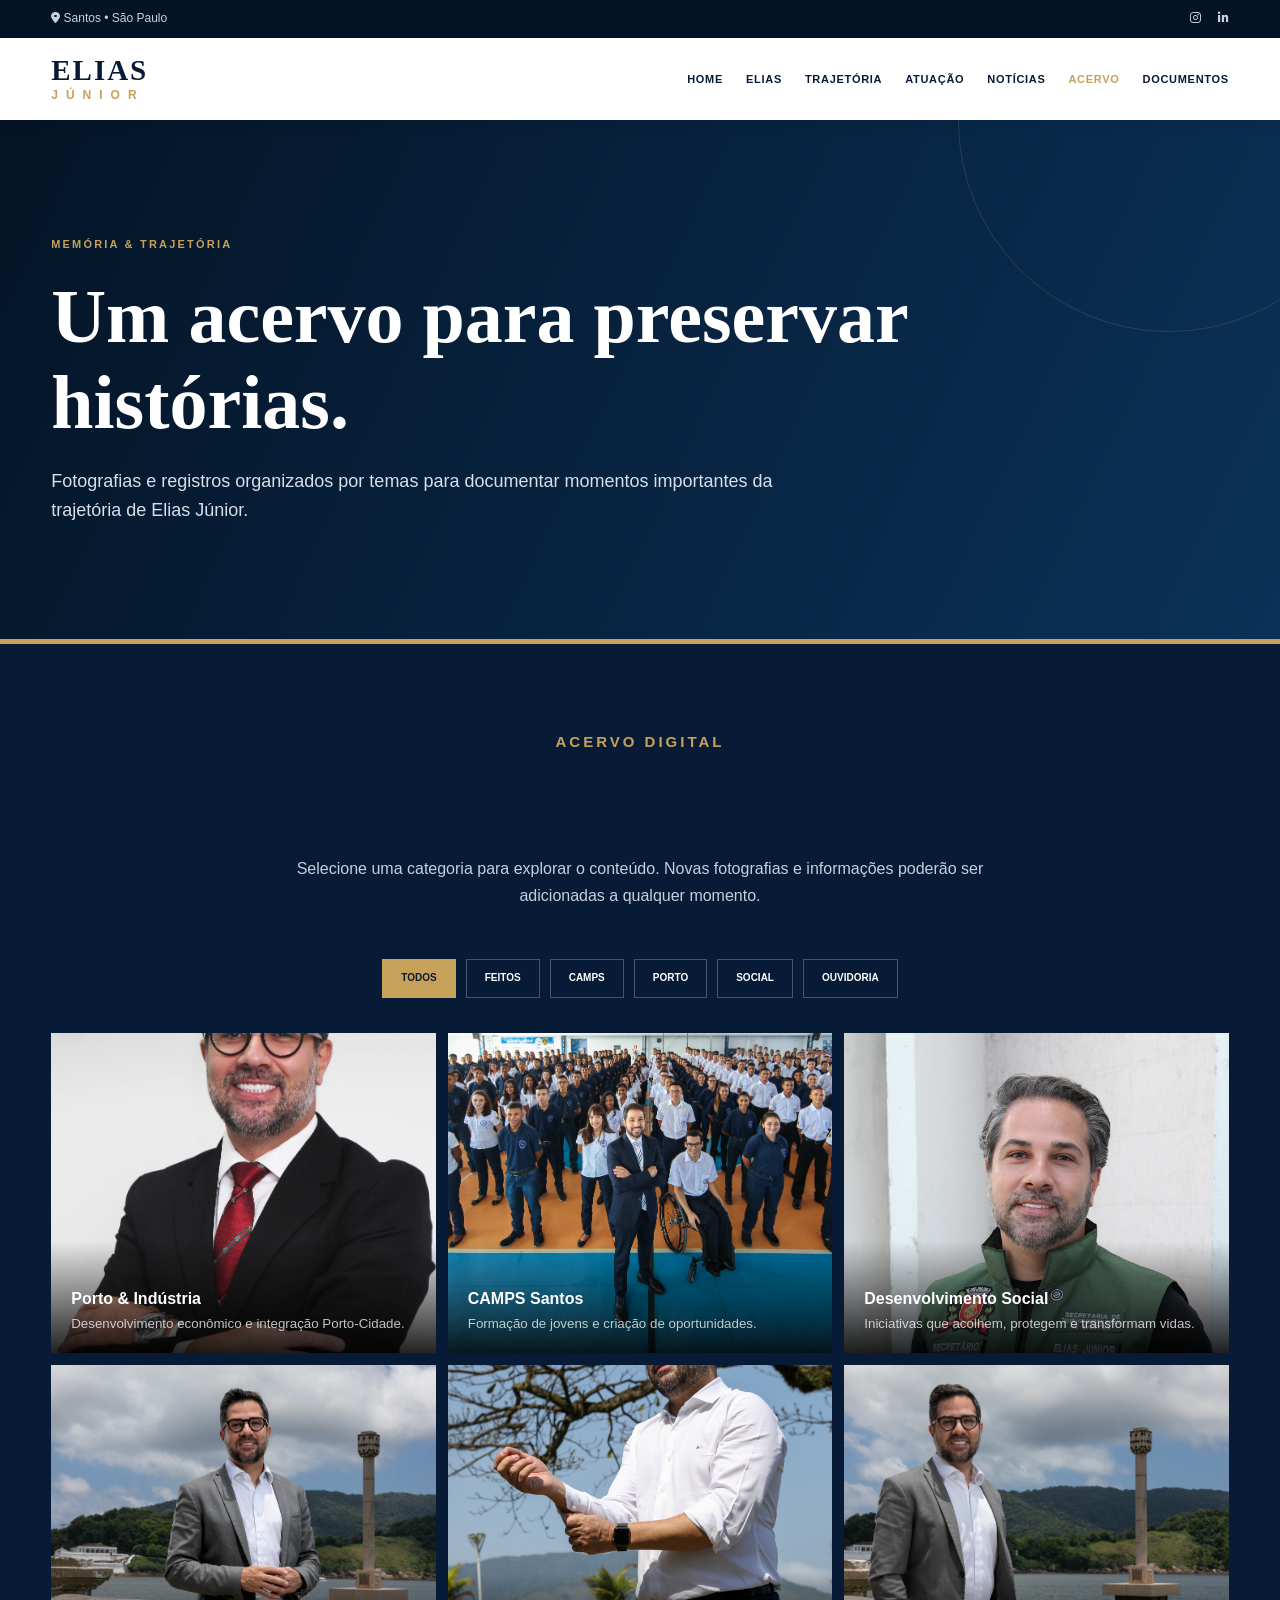
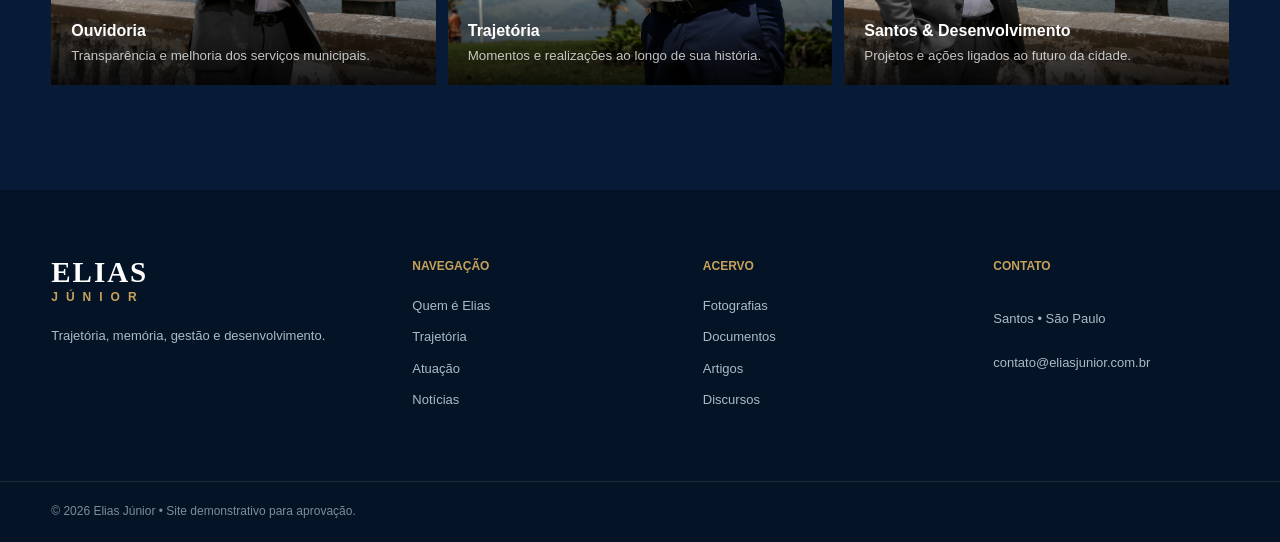
==== commit e408e972: "Atualiza animação em acervo.html" ====
--- a/acervo.html
+++ b/acervo.html
@@ -67,6 +67,6 @@
   <footer class="footer"><div class="container footer-grid"><div><a href="index.html#inicio" class="brand footer-brand"><span class="brand-main">ELIAS</span><span class="brand-sub">JÚNIOR</span></a><p>Trajetória, memória, gestão e desenvolvimento.</p></div><div><h3>NAVEGAÇÃO</h3><a href="index.html#sobre">Quem é Elias</a><a href="index.html#trajetoria">Trajetória</a><a href="index.html#atuacao">Atuação</a><a href="noticias.html">Notícias</a></div><div><h3>ACERVO</h3><a href="acervo.html">Fotografias</a><a href="documentos.html">Documentos</a><a href="documentos.html?categoria=artigos">Artigos</a><a href="documentos.html?categoria=discursos">Discursos</a></div><div><h3>CONTATO</h3><p>Santos • São Paulo</p><a href="mailto:contato@eliasjunior.com.br">contato@eliasjunior.com.br</a></div></div><div class="footer-bottom"><div class="container">© 2026 Elias Júnior • Site demonstrativo para aprovação.</div></div></footer>
   <button class="back-top" id="backTop" aria-label="Voltar ao topo"><i class="fa-solid fa-arrow-up"></i></button>
   <div class="lightbox" id="lightbox" aria-hidden="true"><button class="lightbox-close" id="lightboxClose" aria-label="Fechar imagem"><i class="fa-solid fa-xmark"></i></button><div class="lightbox-content"><div class="lightbox-image" id="lightboxImage"></div></div></div>
-  <script src="script.js?v=20260821-animacoes-scroll"></script>
+  <script src="script.js?v=20260821-animacao-sobre"></script>
 </body>
 </html>
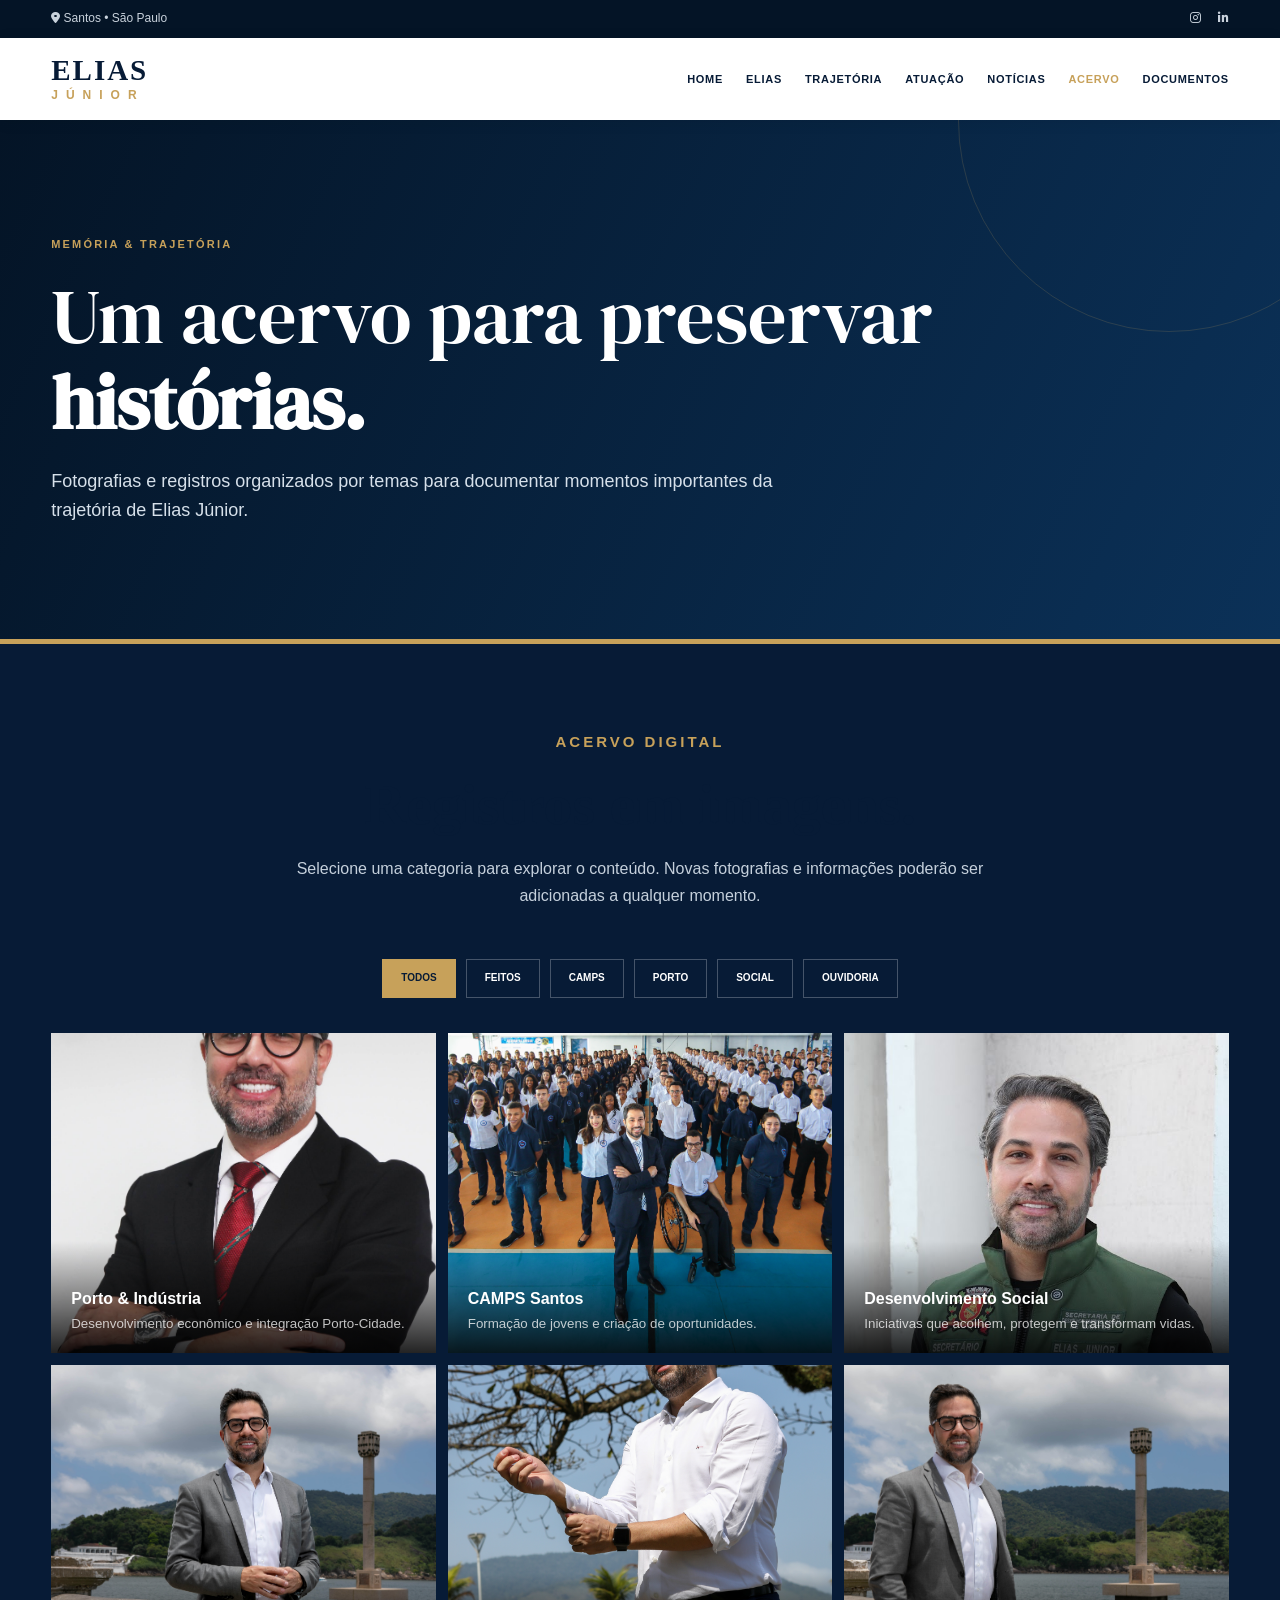
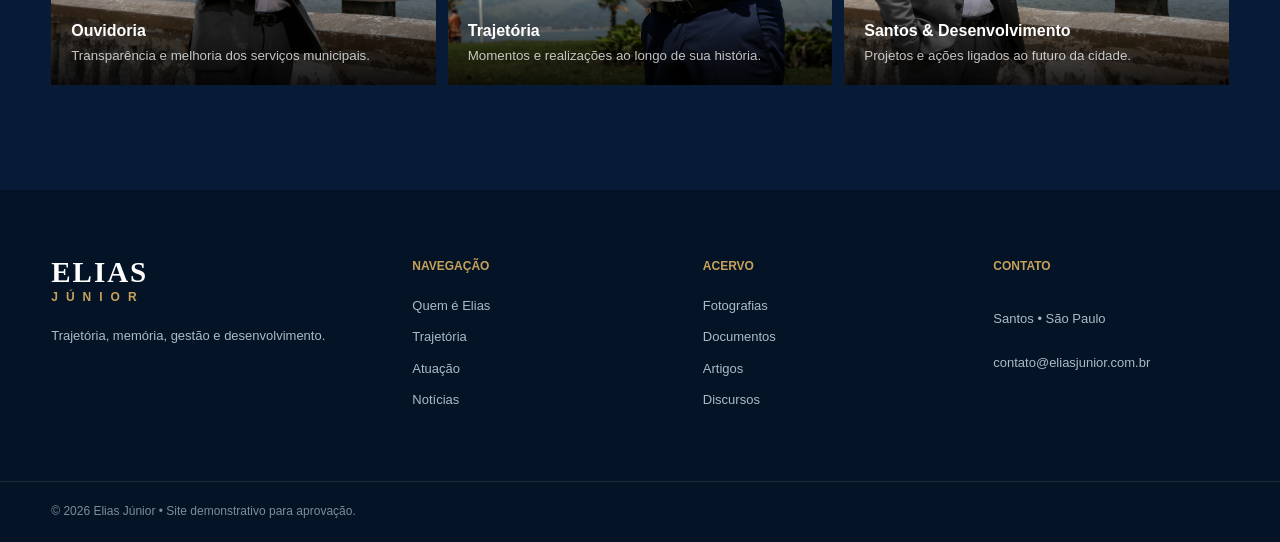
==== commit 222b51c1: "style: uniformiza título de acervo com DM Serif" ====
--- a/acervo.html
+++ b/acervo.html
@@ -7,9 +7,9 @@
   <title>Acervo | Elias Júnior</title>
   <link rel="preconnect" href="https://fonts.googleapis.com">
   <link rel="preconnect" href="https://fonts.gstatic.com" crossorigin>
-  <link href="https://fonts.googleapis.com/css2?family=Montserrat:wght@400;500;600;700;800&family=Roboto+Slab:wght@500;600;700&display=swap" rel="stylesheet">
+  <link href="https://fonts.googleapis.com/css2?family=DM+Serif+Display&family=Montserrat:wght@400;500;600;700;800&family=Roboto+Slab:wght@500;600;700&display=swap" rel="stylesheet">
   <link rel="stylesheet" href="https://cdnjs.cloudflare.com/ajax/libs/font-awesome/6.6.0/css/all.min.css">
-  <link rel="stylesheet" href="style.css?v=20260821-animacoes-scroll">
+  <link rel="stylesheet" href="style.css?v=20260824-titulos-dm-serif">
 </head>
 <body class="internal-page">
   <header class="topbar">
@@ -43,7 +43,7 @@
     <section class="internal-hero">
       <div class="container">
         <span class="section-kicker light">MEMÓRIA & TRAJETÓRIA</span>
-        <h1>Um acervo para preservar histórias.</h1>
+        <h1>Um acervo para preservar <strong>histórias.</strong></h1>
         <p>Fotografias e registros organizados por temas para documentar momentos importantes da trajetória de Elias Júnior.</p>
       </div>
     </section>
--- a/style.css
+++ b/style.css
@@ -1,2 +1,4 @@
+@import url('https://fonts.googleapis.com/css2?family=DM+Serif+Display&display=swap');
+
 :root{--navy:#071b36;--blue:#123b64;--gold:#c7a15a;--cream:#f5f1e9;--text:#25344a;--white:#fff;--line:#dfe4e9;--shadow:0 18px 45px rgba(5,20,40,.15)}*{box-sizing:border-box}html{scroll-behavior:smooth}body{margin:0;font-family:Arial,Helvetica,sans-serif;color:var(--text);background:#fff;line-height:1.65}a{text-decoration:none;color:inherit}button{font:inherit}.container{width:min(1180px,92%);margin:auto}.topbar{background:#041426;color:#c9d2dc;font-size:12px}.topbar-inner{height:38px;display:flex;align-items:center;justify-content:space-between}.topbar-social{display:flex;gap:17px}.site-header{position:sticky;top:0;z-index:1000;background:rgba(255,255,255,.97);box-shadow:0 2px 15px rgba(0,0,0,.07)}.header-inner{height:82px;display:flex;align-items:center;justify-content:space-between}.brand{display:flex;flex-direction:column;line-height:.85}.brand-main{font-family:Georgia,serif;font-size:29px;font-weight:800;color:var(--navy);letter-spacing:2px}.brand-sub{font-size:12px;font-weight:800;color:var(--gold);letter-spacing:8px;margin-top:8px}.desktop-nav{display:flex;gap:23px}.desktop-nav a{font-size:11px;font-weight:800;letter-spacing:.7px;color:var(--navy)}.desktop-nav a:hover{color:var(--gold)}.menu-toggle{display:none;background:none;border:0;width:42px}.menu-toggle span{display:block;height:2px;background:var(--navy);margin:7px}.mobile-nav{display:none;padding:10px 4%;background:#fff}.mobile-nav.open{display:grid}.mobile-nav a{padding:12px;border-bottom:1px solid var(--line);font-weight:700}.hero{height:min(720px,80vh);min-height:570px;position:relative;overflow:hidden;background:var(--navy)}.hero-slide{position:absolute;inset:0;display:grid;align-items:center;opacity:0;visibility:hidden;transition:opacity .7s;background-image:linear-gradient(90deg,rgba(4,20,38,.92),rgba(4,20,38,.48),rgba(4,20,38,.18)),var(--bg);background-size:cover;background-position:center 20%}.hero-slide.active{opacity:1;visibility:visible}.hero-content{position:relative;color:#fff;max-width:1180px}.hero-content>*{max-width:720px}.eyebrow,.section-kicker{font-size:11px;font-weight:800;letter-spacing:2.2px;color:var(--gold)}h1,h2,h3{font-family:Georgia,"Times New Roman",serif;line-height:1.12;margin-top:0}.hero h1{font-family:"DM Serif Display",Georgia,"Times New Roman",serif;font-size:clamp(44px,6vw,78px);font-weight:400;line-height:1.02;letter-spacing:-1px;margin:20px 0}.hero h1 strong{color:var(--gold);font-weight:400}.hero p{font-size:18px;color:#e5eaf0}.btn{display:inline-flex;align-items:center;justify-content:center;padding:14px 22px;font-size:12px;font-weight:800;letter-spacing:.6px;border:1px solid transparent}.btn-primary{background:var(--gold);color:var(--navy)}.btn-outline{border-color:#fff;color:#fff}.btn-light{background:#fff;color:var(--navy)}.btn-dark{background:var(--navy);color:#fff}.slider-arrow{position:absolute;top:50%;z-index:5;border:1px solid rgba(255,255,255,.45);background:rgba(4,20,38,.35);color:#fff;width:48px;height:48px;border-radius:50%}.slider-arrow.prev{left:25px}.slider-arrow.next{right:25px}.slider-dots{position:absolute;bottom:28px;left:50%;transform:translateX(-50%);z-index:5;display:flex;gap:8px}.slider-dots button{width:9px;height:9px;border:0;border-radius:50%;background:rgba(255,255,255,.45);padding:0}.slider-dots button.active{background:var(--gold);width:28px;border-radius:8px}.quick-access{margin-top:-1px;background:var(--navy)}
-.quick-access .container{width:100%;max-width:none}.quick-grid{display:grid;grid-template-columns:1fr}.quick-card{padding:42px 55px;position:relative;color:#fff}.quick-dark{background:var(--navy)}.quick-quote{background:var(--navy);text-align:center;padding:86px 7%;min-height:360px;display:flex;flex-direction:column;justify-content:center}.quick-quote h2{font-size:clamp(32px,3.6vw,52px);max-width:1120px;margin:0 auto}.quick-quote-author{margin:22px 0 0;font-size:12px;font-weight:800;letter-spacing:1.3px;color:var(--gold)}.quick-icon{font-size:32px}.quick-card span{font-size:10px;letter-spacing:2px;font-weight:800}.quick-card h2{font-size:34px;margin:8px 0}.quick-card p{max-width:430px}.quick-card>strong{font-size:11px}.section{padding:105px 0}.about-grid{display:grid;grid-template-columns:.85fr 1.15fr;gap:80px;align-items:center}.photo-slot{background:#c9d0d7 center/cover no-repeat}.portrait{min-height:600px;box-shadow:var(--shadow)}.about-media{position:relative}.about-badge{position:absolute;right:-25px;bottom:30px;background:var(--gold);padding:22px;color:var(--navy);display:grid}.about-copy h2,.section-heading h2,.documents h2{font-size:clamp(36px,5vw,58px);color:var(--navy);margin:18px 0}.about-copy h2 em{color:var(--gold);font-style:normal}.about-links{display:grid;grid-template-columns:1fr 1fr;gap:15px;margin-top:35px}.about-links a{border:1px solid var(--line);padding:18px;display:flex;gap:14px}.about-links i{color:var(--gold);font-size:24px}.about-links span{display:grid;font-size:13px}.timeline-section,.archive{background:var(--navy);color:#dbe3ec}.archive .section-kicker{font-size:15px;letter-spacing:3px}.title-row{display:flex;align-items:end;justify-content:space-between;gap:30px;margin-bottom:45px}.title-row>p{max-width:440px}.light-title{color:#fff;font-size:clamp(35px,4vw,52px)}.timeline-horizontal{display:grid;grid-template-columns:repeat(5,1fr);gap:1px;background:rgba(255,255,255,.1)}.timeline-item{position:relative;min-height:260px;padding:27px;background:#0b2748;overflow:hidden;outline:0;transition:transform .28s ease,box-shadow .28s ease;z-index:1}.timeline-item:hover,.timeline-item:focus-visible{transform:translateY(-7px) scale(1.025);box-shadow:0 20px 42px rgba(0,0,0,.35);z-index:5}.timeline-summary{transition:opacity .22s ease,transform .28s ease}.timeline-item:hover .timeline-summary,.timeline-item:focus-visible .timeline-summary{opacity:0;transform:scale(.96)}.timeline-date{color:var(--gold);font-weight:800}.timeline-horizontal h3{color:#fff;font-size:20px;margin:12px 0}.timeline-horizontal p{font-size:13px}.timeline-popup{position:absolute;inset:0;padding:18px;background:#0d2d51;border:1px solid rgba(199,161,90,.75);display:grid;grid-template-rows:118px 1fr;gap:15px;opacity:0;visibility:hidden;transform:translateY(14px) scale(.94);transition:opacity .25s ease,transform .3s ease,visibility .25s;pointer-events:none}.timeline-item:hover .timeline-popup,.timeline-item:focus-visible .timeline-popup{opacity:1;visibility:visible;transform:none}.timeline-popup-photo{border:1px dashed rgba(255,255,255,.35);background:rgba(255,255,255,.035);display:grid;place-items:center;align-content:center;gap:7px;color:#9fb0c2}.timeline-popup-photo i{font-size:27px;color:var(--gold)}.timeline-popup-photo span{font-size:9px;font-weight:800;letter-spacing:1.2px}.timeline-popup-content{display:flex;flex-direction:column;justify-content:center}.timeline-popup-content small{color:var(--gold);font-size:9px;font-weight:800;letter-spacing:1.25px;margin-bottom:7px}.timeline-popup-content strong{color:#fff;font:600 14px/1.4 Arial,Helvetica,sans-serif}.section-heading{text-align:center;max-width:770px;margin:0 auto 50px}.section-heading p{color:#667386}.area-grid{display:grid;grid-template-columns:repeat(4,1fr);gap:18px}.area-card{border:1px solid var(--line);padding:34px 27px;position:relative;transition:.25s}.area-card:hover{transform:translateY(-7px);box-shadow:var(--shadow)}.area-card>i{font-size:33px;color:var(--gold)}.area-card>span{float:right;color:#bbc2c9;font-weight:800}.area-card h3{font-size:25px;color:var(--navy);margin:22px 0 12px}.area-card a{color:var(--gold);font-size:11px;font-weight:800}.feature-banner{display:grid;grid-template-columns:1.1fr .9fr;min-height:560px}.feature-photo,.wide{height:100%;min-height:560px}.feature-copy{background:var(--gold);padding:80px;display:flex;flex-direction:column;justify-content:center;color:var(--navy)}.feature-copy .section-kicker{color:var(--navy)}.feature-copy h2{font-size:52px}.news{background:#f4f6f8}.dark-row h2{font-size:45px;color:var(--navy);margin:10px 0}.section-link{font-size:11px;font-weight:800;color:var(--gold)}.news-grid{display:grid;grid-template-columns:repeat(3,1fr);gap:24px}.news-card{background:#fff;box-shadow:0 8px 28px rgba(8,25,45,.08)}.news-photo{height:270px}.news-body{padding:27px}.news-date{font-size:10px;color:var(--gold);font-weight:800}.news-body h3{color:var(--navy);font-size:24px;margin:13px 0}.news-body a{font-size:11px;font-weight:800;color:var(--gold)}.archive .section-heading p,.light-text{color:#c5d0dc}.archive-filters{display:flex;justify-content:center;gap:10px;flex-wrap:wrap;margin-bottom:35px}.archive-filters button{border:1px solid rgba(255,255,255,.25);background:transparent;color:#fff;padding:10px 18px;font-size:10px;font-weight:800}.archive-filters button.active{background:var(--gold);color:var(--navy);border-color:var(--gold)}.archive-grid{display:grid;grid-template-columns:repeat(3,1fr);grid-auto-rows:260px;gap:12px}.archive-item{border:0;padding:0;position:relative;overflow:hidden;cursor:pointer}.archive-item.large{grid-row:span 2}.archive-photo{height:100%;transition:.4s}.archive-item:hover .archive-photo{transform:scale(1.05)}.archive-caption{position:absolute;inset:auto 0 0;padding:45px 20px 18px;text-align:left;color:#fff;background:linear-gradient(transparent,rgba(0,0,0,.85));display:grid}.archive-caption small{opacity:.75}.archive-item.hidden{display:none}.video-grid{display:grid;grid-template-columns:repeat(3,1fr);gap:22px}.video-thumb{height:230px;display:grid;place-items:center;background:linear-gradient(135deg,#8e99a4,#d4d7da);position:relative}.video-thumb{color:#fff;overflow:hidden;transition:.25s}.video-thumb:hover{transform:translateY(-4px);box-shadow:var(--shadow)}.video-thumb .video-play{width:65px;height:65px;border-radius:50%;background:var(--gold);color:var(--navy);display:grid;place-items:center;position:static;font-size:18px;transition:.25s}.video-thumb:hover .video-play{transform:scale(1.08)}.video-thumb .video-label{position:absolute;bottom:15px;font-size:11px;font-weight:800;letter-spacing:.5px;color:#fff;text-shadow:0 2px 8px rgba(0,0,0,.8)}.video-card h3{font-size:22px;margin-top:18px;color:var(--navy)}.motivational-quote{background:var(--gold);padding:76px 0;color:var(--navy);text-align:center;position:relative;overflow:hidden}.motivational-quote::before{content:"“";position:absolute;top:-72px;left:5%;font:700 220px Georgia,serif;color:rgba(7,27,54,.07);line-height:1}.quote-content{position:relative;max-width:960px}.quote-kicker{font-size:11px;font-weight:800;letter-spacing:2.2px;color:var(--navy)}.quote-content blockquote{margin:14px 0 0}.quote-content p{margin:0;font:600 clamp(30px,4.2vw,52px)/1.25 Georgia,"Times New Roman",serif}.quote-content footer{margin-top:18px;font-size:12px;font-weight:800;letter-spacing:1.5px;color:var(--navy)}.documents-grid{display:grid;grid-template-columns:1fr 1fr;gap:80px}.document-list{display:grid}.document-list a{display:flex;align-items:center;gap:18px;border-bottom:1px solid var(--line);padding:20px}.document-list>a>i:first-child{font-size:28px;color:var(--gold)}.document-list span{display:grid;flex:1}.footer{background:#041426;color:#fff}.footer-grid{display:grid;grid-template-columns:1.3fr 1fr 1fr 1fr;gap:55px;padding:70px 0}.footer .brand-main{color:#fff}.footer-grid>div{display:flex;flex-direction:column;align-items:flex-start;gap:10px}.footer-grid h3{font-size:12px;color:var(--gold);font-family:Arial}.footer-grid a,.footer-grid p{color:#aeb9c5;font-size:13px}.footer-social{display:flex!important;flex-direction:row!important}.footer-bottom{border-top:1px solid rgba(255,255,255,.1);padding:20px 0;color:#7e8c9b;font-size:12px}.back-top{position:fixed;right:25px;bottom:25px;width:47px;height:47px;border:0;background:var(--gold);color:var(--navy);z-index:900;opacity:0;pointer-events:none;transition:.2s}.back-top.show{opacity:1;pointer-events:auto}.lightbox{position:fixed;inset:0;background:rgba(0,0,0,.92);z-index:2000;display:none;place-items:center;padding:5%}.lightbox.open{display:grid}.lightbox-close{position:absolute;right:25px;top:25px;border:0;background:none;color:#fff;font-size:32px}.lightbox-content{width:min(1100px,95%);height:min(760px,82vh)}.lightbox-image{width:100%;height:100%;background:center/contain no-repeat;color:transparent}.desktop-nav a.active{color:var(--gold)}.mobile-nav a.active{color:var(--gold)}.internal-hero{position:relative;background:linear-gradient(115deg,#041426,#0b3158);padding:110px 0 95px;color:#fff;border-bottom:5px solid var(--gold);overflow:hidden}.internal-hero::after{content:"";position:absolute;width:420px;height:420px;border:1px solid rgba(199,161,90,.18);border-radius:50%;right:-100px;top:-210px}.internal-hero .container{position:relative;z-index:1}.internal-hero h1{font-size:clamp(45px,6vw,76px);max-width:900px;margin:18px 0 22px}.internal-hero p{max-width:760px;color:#d6e0ea;font-size:18px}.internal-content{background:#f4f6f8}.internal-heading{display:grid;grid-template-columns:1fr .75fr;gap:60px;align-items:end;margin-bottom:35px}.internal-heading h2{font-size:clamp(38px,5vw,58px);color:var(--navy);margin:12px 0 0}.internal-heading>p{color:#667386;margin:0}.content-filters{display:flex;gap:9px;flex-wrap:wrap;margin-bottom:35px}.content-filters span{border:1px solid #cfd6dd;padding:10px 16px;font-size:10px;font-weight:800;color:#667386}.content-filters span.active{background:var(--navy);border-color:var(--navy);color:#fff}.internal-news-grid{row-gap:28px}.content-photo-placeholder{display:grid;place-items:center;background:linear-gradient(135deg,#102f52,#59718a);color:rgba(255,255,255,.75);font-size:52px}.archive-page{padding-top:85px}.archive-page-grid{grid-auto-rows:320px}@media(max-width:950px){.desktop-nav{display:none}.menu-toggle{display:block}.timeline-horizontal{grid-template-columns:repeat(2,1fr)}.area-grid{grid-template-columns:repeat(2,1fr)}.about-grid{grid-template-columns:1fr}.feature-banner{grid-template-columns:1fr}.feature-copy{padding:60px 7%}.news-grid{grid-template-columns:1fr}.archive-grid{grid-template-columns:repeat(2,1fr)}.documents-grid{grid-template-columns:1fr}.footer-grid{grid-template-columns:repeat(2,1fr)}}@media(max-width:620px){.hero{min-height:650px}.hero-content{padding-top:50px}.hero p{font-size:16px}.slider-arrow{display:none}.quick-grid,.area-grid,.video-grid{grid-template-columns:1fr}.quick-card{padding:36px 7%}.quick-quote{min-height:300px;padding:56px 7%}.section{padding:75px 0}.portrait{min-height:470px}.about-badge{right:0}.about-links{grid-template-columns:1fr}.timeline-horizontal{grid-template-columns:1fr}.title-row{align-items:flex-start;flex-direction:column}.feature-photo,.wide{min-height:400px}.feature-copy h2{font-size:40px}.archive-grid{grid-template-columns:1fr;grid-auto-rows:300px}.archive-item.large{grid-row:span 1}.motivational-quote{padding:58px 0}.quote-content p{font-size:clamp(28px,9vw,40px)}.footer-grid{grid-template-columns:1fr}.topbar-inner{justify-content:center}.topbar-social{display:none}}@media(max-width:950px){.internal-heading{grid-template-columns:1fr;gap:18px}.internal-hero{padding:85px 0 75px}}@media(max-width:620px){.internal-hero{padding:70px 0 60px}.internal-hero h1{font-size:42px}.internal-hero p{font-size:16px}.archive-page-grid{grid-auto-rows:300px}}.document-library{background:#f4f6f8}.document-library-heading{margin-bottom:32px}.document-toolbar{display:flex;align-items:center;justify-content:space-between;gap:22px;margin-bottom:28px}.document-search{height:48px;min-width:290px;background:#fff;border:1px solid #d7dee5;display:flex;align-items:center;gap:12px;padding:0 16px;color:var(--gold)}.document-search input{width:100%;border:0;outline:0;background:transparent;color:var(--navy);font:inherit}.document-search input::placeholder{color:#84909d}.document-filters{display:flex;justify-content:flex-end;gap:8px;flex-wrap:wrap}.document-filters button{border:1px solid #cfd6dd;background:transparent;color:#667386;padding:11px 15px;font-size:10px;font-weight:800;cursor:pointer}.document-filters button.active{background:var(--navy);border-color:var(--navy);color:#fff}.document-library-list{display:grid;gap:12px}.document-entry{display:grid;grid-template-columns:72px minmax(0,1fr) auto;align-items:center;gap:24px;background:#fff;border:1px solid #e0e5ea;padding:24px 28px;transition:.2s}.document-entry:hover{transform:translateY(-2px);box-shadow:0 12px 28px rgba(8,25,45,.08);border-color:#cad3dc}.document-entry-icon{width:62px;height:62px;display:grid;place-items:center;background:var(--cream);color:var(--gold);font-size:27px}.document-entry-copy>span{font-size:9px;font-weight:800;letter-spacing:1.5px;color:var(--gold)}.document-entry-copy h3{font-family:Georgia,"Times New Roman",serif;font-size:24px;color:var(--navy);margin:5px 0 7px}.document-entry-copy p{margin:0;color:#667386;font-size:13px}.document-entry-meta{min-width:190px;text-align:right;display:grid;gap:6px}.document-entry-meta small{font-size:9px;font-weight:700;color:#8b96a1}.document-entry-meta strong{font-size:9px;letter-spacing:.8px;color:var(--navy);background:#eef1f4;padding:8px 10px}.document-empty{display:none;text-align:center;background:#fff;border:1px solid #e0e5ea;padding:32px;color:#667386}.document-empty.show{display:block}@media(max-width:950px){.document-toolbar{align-items:stretch;flex-direction:column}.document-search{min-width:0;width:100%}.document-filters{justify-content:flex-start}.document-entry{grid-template-columns:62px minmax(0,1fr)}.document-entry-meta{grid-column:2;text-align:left;min-width:0;display:flex;align-items:center;flex-wrap:wrap}.document-entry-meta strong{display:inline-block}}@media(max-width:620px){.document-entry{grid-template-columns:1fr;padding:22px}.document-entry-icon{width:54px;height:54px}.document-entry-meta{grid-column:1;display:grid}.document-filters button{flex:1}.document-library-heading{margin-bottom:25px}}@media(max-width:620px){.timeline-item{min-height:280px}.timeline-popup{grid-template-rows:125px 1fr}}.reveal-ready .scroll-reveal{opacity:0;translate:0 0;transition:opacity .7s cubic-bezier(.2,.8,.2,1),translate .85s cubic-bezier(.16,1,.3,1);transition-delay:var(--reveal-delay,0s);will-change:opacity,translate}.reveal-ready .scroll-reveal.reveal-left{translate:-78px 0}.reveal-ready .scroll-reveal.reveal-right{translate:78px 0}.reveal-ready .scroll-reveal.reveal-up{translate:0 58px}.reveal-ready .scroll-reveal.is-visible{opacity:1;translate:0 0}@media(prefers-reduced-motion:reduce){.reveal-ready .scroll-reveal,.reveal-ready .scroll-reveal.reveal-left,.reveal-ready .scroll-reveal.reveal-right,.reveal-ready .scroll-reveal.reveal-up{opacity:1;translate:0 0;transition:none}}+.quick-access .container{width:100%;max-width:none}.quick-grid{display:grid;grid-template-columns:1fr}.quick-card{padding:42px 55px;position:relative;color:#fff}.quick-dark{background:var(--navy)}.quick-quote{background:var(--navy);text-align:center;padding:86px 7%;min-height:360px;display:flex;flex-direction:column;justify-content:center}.quick-quote h2{font-size:clamp(32px,3.6vw,52px);max-width:1120px;margin:0 auto}.quick-quote-author{margin:22px 0 0;font-size:12px;font-weight:800;letter-spacing:1.3px;color:var(--gold)}.quick-icon{font-size:32px}.quick-card span{font-size:10px;letter-spacing:2px;font-weight:800}.quick-card h2{font-size:34px;margin:8px 0}.quick-card p{max-width:430px}.quick-card>strong{font-size:11px}.section{padding:105px 0}.about-grid{display:grid;grid-template-columns:.85fr 1.15fr;gap:80px;align-items:center}.photo-slot{background:#c9d0d7 center/cover no-repeat}.portrait{min-height:600px;box-shadow:var(--shadow)}.about-media{position:relative}.about-badge{position:absolute;right:-25px;bottom:30px;background:var(--gold);padding:22px;color:var(--navy);display:grid}.about-copy h2,.section-heading h2,.documents h2{font-size:clamp(36px,5vw,58px);color:var(--navy);margin:18px 0}.about-copy h2 em{color:var(--gold);font-style:normal}.about-links{display:grid;grid-template-columns:1fr 1fr;gap:15px;margin-top:35px}.about-links a{border:1px solid var(--line);padding:18px;display:flex;gap:14px}.about-links i{color:var(--gold);font-size:24px}.about-links span{display:grid;font-size:13px}.timeline-section,.archive{background:var(--navy);color:#dbe3ec}.archive .section-kicker{font-size:15px;letter-spacing:3px}.title-row{display:flex;align-items:end;justify-content:space-between;gap:30px;margin-bottom:45px}.title-row>p{max-width:440px}.light-title{color:#fff;font-size:clamp(35px,4vw,52px)}.timeline-horizontal{display:grid;grid-template-columns:repeat(5,1fr);gap:1px;background:rgba(255,255,255,.1)}.timeline-item{position:relative;min-height:260px;padding:27px;background:#0b2748;overflow:hidden;outline:0;transition:transform .28s ease,box-shadow .28s ease;z-index:1}.timeline-item:hover,.timeline-item:focus-visible{transform:translateY(-7px) scale(1.025);box-shadow:0 20px 42px rgba(0,0,0,.35);z-index:5}.timeline-summary{transition:opacity .22s ease,transform .28s ease}.timeline-item:hover .timeline-summary,.timeline-item:focus-visible .timeline-summary{opacity:0;transform:scale(.96)}.timeline-date{color:var(--gold);font-weight:800}.timeline-horizontal h3{color:#fff;font-size:20px;margin:12px 0}.timeline-horizontal p{font-size:13px}.timeline-popup{position:absolute;inset:0;padding:18px;background:#0d2d51;border:1px solid rgba(199,161,90,.75);display:grid;grid-template-rows:118px 1fr;gap:15px;opacity:0;visibility:hidden;transform:translateY(14px) scale(.94);transition:opacity .25s ease,transform .3s ease,visibility .25s;pointer-events:none}.timeline-item:hover .timeline-popup,.timeline-item:focus-visible .timeline-popup{opacity:1;visibility:visible;transform:none}.timeline-popup-photo{border:1px dashed rgba(255,255,255,.35);background:rgba(255,255,255,.035);display:grid;place-items:center;align-content:center;gap:7px;color:#9fb0c2}.timeline-popup-photo i{font-size:27px;color:var(--gold)}.timeline-popup-photo span{font-size:9px;font-weight:800;letter-spacing:1.2px}.timeline-popup-content{display:flex;flex-direction:column;justify-content:center}.timeline-popup-content small{color:var(--gold);font-size:9px;font-weight:800;letter-spacing:1.25px;margin-bottom:7px}.timeline-popup-content strong{color:#fff;font:600 14px/1.4 Arial,Helvetica,sans-serif}.section-heading{text-align:center;max-width:770px;margin:0 auto 50px}.section-heading p{color:#667386}.area-grid{display:grid;grid-template-columns:repeat(4,1fr);gap:18px}.area-card{border:1px solid var(--line);padding:34px 27px;position:relative;transition:.25s}.area-card:hover{transform:translateY(-7px);box-shadow:var(--shadow)}.area-card>i{font-size:33px;color:var(--gold)}.area-card>span{float:right;color:#bbc2c9;font-weight:800}.area-card h3{font-size:25px;color:var(--navy);margin:22px 0 12px}.area-card a{color:var(--gold);font-size:11px;font-weight:800}.feature-banner{display:grid;grid-template-columns:1.1fr .9fr;min-height:560px}.feature-photo,.wide{height:100%;min-height:560px}.feature-copy{background:var(--gold);padding:80px;display:flex;flex-direction:column;justify-content:center;color:var(--navy)}.feature-copy .section-kicker{color:var(--navy)}.feature-copy h2{font-size:52px}.news{background:#f4f6f8}.dark-row h2{font-size:45px;color:var(--navy);margin:10px 0}.section-link{font-size:11px;font-weight:800;color:var(--gold)}.news-grid{display:grid;grid-template-columns:repeat(3,1fr);gap:24px}.news-card{background:#fff;box-shadow:0 8px 28px rgba(8,25,45,.08)}.news-photo{height:270px}.news-body{padding:27px}.news-date{font-size:10px;color:var(--gold);font-weight:800}.news-body h3{color:var(--navy);font-size:24px;margin:13px 0}.news-body a{font-size:11px;font-weight:800;color:var(--gold)}.archive .section-heading p,.light-text{color:#c5d0dc}.archive-filters{display:flex;justify-content:center;gap:10px;flex-wrap:wrap;margin-bottom:35px}.archive-filters button{border:1px solid rgba(255,255,255,.25);background:transparent;color:#fff;padding:10px 18px;font-size:10px;font-weight:800}.archive-filters button.active{background:var(--gold);color:var(--navy);border-color:var(--gold)}.archive-grid{display:grid;grid-template-columns:repeat(3,1fr);grid-auto-rows:260px;gap:12px}.archive-item{border:0;padding:0;position:relative;overflow:hidden;cursor:pointer}.archive-item.large{grid-row:span 2}.archive-photo{height:100%;transition:.4s}.archive-item:hover .archive-photo{transform:scale(1.05)}.archive-caption{position:absolute;inset:auto 0 0;padding:45px 20px 18px;text-align:left;color:#fff;background:linear-gradient(transparent,rgba(0,0,0,.85));display:grid}.archive-caption small{opacity:.75}.archive-item.hidden{display:none}.video-grid{display:grid;grid-template-columns:repeat(3,1fr);gap:22px}.video-thumb{height:230px;display:grid;place-items:center;background:linear-gradient(135deg,#8e99a4,#d4d7da);position:relative}.video-thumb{color:#fff;overflow:hidden;transition:.25s}.video-thumb:hover{transform:translateY(-4px);box-shadow:var(--shadow)}.video-thumb .video-play{width:65px;height:65px;border-radius:50%;background:var(--gold);color:var(--navy);display:grid;place-items:center;position:static;font-size:18px;transition:.25s}.video-thumb:hover .video-play{transform:scale(1.08)}.video-thumb .video-label{position:absolute;bottom:15px;font-size:11px;font-weight:800;letter-spacing:.5px;color:#fff;text-shadow:0 2px 8px rgba(0,0,0,.8)}.video-card h3{font-size:22px;margin-top:18px;color:var(--navy)}.motivational-quote{background:var(--gold);padding:76px 0;color:var(--navy);text-align:center;position:relative;overflow:hidden}.motivational-quote::before{content:"“";position:absolute;top:-72px;left:5%;font:700 220px Georgia,serif;color:rgba(7,27,54,.07);line-height:1}.quote-content{position:relative;max-width:960px}.quote-kicker{font-size:11px;font-weight:800;letter-spacing:2.2px;color:var(--navy)}.quote-content blockquote{margin:14px 0 0}.quote-content p{margin:0;font:600 clamp(30px,4.2vw,52px)/1.25 Georgia,"Times New Roman",serif}.quote-content footer{margin-top:18px;font-size:12px;font-weight:800;letter-spacing:1.5px;color:var(--navy)}.documents-grid{display:grid;grid-template-columns:1fr 1fr;gap:80px}.document-list{display:grid}.document-list a{display:flex;align-items:center;gap:18px;border-bottom:1px solid var(--line);padding:20px}.document-list>a>i:first-child{font-size:28px;color:var(--gold)}.document-list span{display:grid;flex:1}.footer{background:#041426;color:#fff}.footer-grid{display:grid;grid-template-columns:1.3fr 1fr 1fr 1fr;gap:55px;padding:70px 0}.footer .brand-main{color:#fff}.footer-grid>div{display:flex;flex-direction:column;align-items:flex-start;gap:10px}.footer-grid h3{font-size:12px;color:var(--gold);font-family:Arial}.footer-grid a,.footer-grid p{color:#aeb9c5;font-size:13px}.footer-social{display:flex!important;flex-direction:row!important}.footer-bottom{border-top:1px solid rgba(255,255,255,.1);padding:20px 0;color:#7e8c9b;font-size:12px}.back-top{position:fixed;right:25px;bottom:25px;width:47px;height:47px;border:0;background:var(--gold);color:var(--navy);z-index:900;opacity:0;pointer-events:none;transition:.2s}.back-top.show{opacity:1;pointer-events:auto}.lightbox{position:fixed;inset:0;background:rgba(0,0,0,.92);z-index:2000;display:none;place-items:center;padding:5%}.lightbox.open{display:grid}.lightbox-close{position:absolute;right:25px;top:25px;border:0;background:none;color:#fff;font-size:32px}.lightbox-content{width:min(1100px,95%);height:min(760px,82vh)}.lightbox-image{width:100%;height:100%;background:center/contain no-repeat;color:transparent}.desktop-nav a.active{color:var(--gold)}.mobile-nav a.active{color:var(--gold)}.internal-hero{position:relative;background:linear-gradient(115deg,#041426,#0b3158);padding:110px 0 95px;color:#fff;border-bottom:5px solid var(--gold);overflow:hidden}.internal-hero::after{content:"";position:absolute;width:420px;height:420px;border:1px solid rgba(199,161,90,.18);border-radius:50%;right:-100px;top:-210px}.internal-hero .container{position:relative;z-index:1}.internal-hero h1{font-family:"DM Serif Display",Georgia,"Times New Roman",serif;font-weight:400;font-size:clamp(45px,6vw,76px);max-width:900px;margin:18px 0 22px}.internal-hero p{max-width:760px;color:#d6e0ea;font-size:18px}.internal-content{background:#f4f6f8}.internal-heading{display:grid;grid-template-columns:1fr .75fr;gap:60px;align-items:end;margin-bottom:35px}.internal-heading h2{font-size:clamp(38px,5vw,58px);color:var(--navy);margin:12px 0 0}.internal-heading>p{color:#667386;margin:0}.content-filters{display:flex;gap:9px;flex-wrap:wrap;margin-bottom:35px}.content-filters span{border:1px solid #cfd6dd;padding:10px 16px;font-size:10px;font-weight:800;color:#667386}.content-filters span.active{background:var(--navy);border-color:var(--navy);color:#fff}.internal-news-grid{row-gap:28px}.content-photo-placeholder{display:grid;place-items:center;background:linear-gradient(135deg,#102f52,#59718a);color:rgba(255,255,255,.75);font-size:52px}.archive-page{padding-top:85px}.archive-page-grid{grid-auto-rows:320px}@media(max-width:950px){.desktop-nav{display:none}.menu-toggle{display:block}.timeline-horizontal{grid-template-columns:repeat(2,1fr)}.area-grid{grid-template-columns:repeat(2,1fr)}.about-grid{grid-template-columns:1fr}.feature-banner{grid-template-columns:1fr}.feature-copy{padding:60px 7%}.news-grid{grid-template-columns:1fr}.archive-grid{grid-template-columns:repeat(2,1fr)}.documents-grid{grid-template-columns:1fr}.footer-grid{grid-template-columns:repeat(2,1fr)}}@media(max-width:620px){.hero{min-height:650px}.hero-content{padding-top:50px}.hero p{font-size:16px}.slider-arrow{display:none}.quick-grid,.area-grid,.video-grid{grid-template-columns:1fr}.quick-card{padding:36px 7%}.quick-quote{min-height:300px;padding:56px 7%}.section{padding:75px 0}.portrait{min-height:470px}.about-badge{right:0}.about-links{grid-template-columns:1fr}.timeline-horizontal{grid-template-columns:1fr}.title-row{align-items:flex-start;flex-direction:column}.feature-photo,.wide{min-height:400px}.feature-copy h2{font-size:40px}.archive-grid{grid-template-columns:1fr;grid-auto-rows:300px}.archive-item.large{grid-row:span 1}.motivational-quote{padding:58px 0}.quote-content p{font-size:clamp(28px,9vw,40px)}.footer-grid{grid-template-columns:1fr}.topbar-inner{justify-content:center}.topbar-social{display:none}}@media(max-width:950px){.internal-heading{grid-template-columns:1fr;gap:18px}.internal-hero{padding:85px 0 75px}}@media(max-width:620px){.internal-hero{padding:70px 0 60px}.internal-hero h1{font-size:42px}.internal-hero p{font-size:16px}.archive-page-grid{grid-auto-rows:300px}}.document-library{background:#f4f6f8}.document-library-heading{margin-bottom:32px}.document-toolbar{display:flex;align-items:center;justify-content:space-between;gap:22px;margin-bottom:28px}.document-search{height:48px;min-width:290px;background:#fff;border:1px solid #d7dee5;display:flex;align-items:center;gap:12px;padding:0 16px;color:var(--gold)}.document-search input{width:100%;border:0;outline:0;background:transparent;color:var(--navy);font:inherit}.document-search input::placeholder{color:#84909d}.document-filters{display:flex;justify-content:flex-end;gap:8px;flex-wrap:wrap}.document-filters button{border:1px solid #cfd6dd;background:transparent;color:#667386;padding:11px 15px;font-size:10px;font-weight:800;cursor:pointer}.document-filters button.active{background:var(--navy);border-color:var(--navy);color:#fff}.document-library-list{display:grid;gap:12px}.document-entry{display:grid;grid-template-columns:72px minmax(0,1fr) auto;align-items:center;gap:24px;background:#fff;border:1px solid #e0e5ea;padding:24px 28px;transition:.2s}.document-entry:hover{transform:translateY(-2px);box-shadow:0 12px 28px rgba(8,25,45,.08);border-color:#cad3dc}.document-entry-icon{width:62px;height:62px;display:grid;place-items:center;background:var(--cream);color:var(--gold);font-size:27px}.document-entry-copy>span{font-size:9px;font-weight:800;letter-spacing:1.5px;color:var(--gold)}.document-entry-copy h3{font-family:Georgia,"Times New Roman",serif;font-size:24px;color:var(--navy);margin:5px 0 7px}.document-entry-copy p{margin:0;color:#667386;font-size:13px}.document-entry-meta{min-width:190px;text-align:right;display:grid;gap:6px}.document-entry-meta small{font-size:9px;font-weight:700;color:#8b96a1}.document-entry-meta strong{font-size:9px;letter-spacing:.8px;color:var(--navy);background:#eef1f4;padding:8px 10px}.document-empty{display:none;text-align:center;background:#fff;border:1px solid #e0e5ea;padding:32px;color:#667386}.document-empty.show{display:block}@media(max-width:950px){.document-toolbar{align-items:stretch;flex-direction:column}.document-search{min-width:0;width:100%}.document-filters{justify-content:flex-start}.document-entry{grid-template-columns:62px minmax(0,1fr)}.document-entry-meta{grid-column:2;text-align:left;min-width:0;display:flex;align-items:center;flex-wrap:wrap}.document-entry-meta strong{display:inline-block}}@media(max-width:620px){.document-entry{grid-template-columns:1fr;padding:22px}.document-entry-icon{width:54px;height:54px}.document-entry-meta{grid-column:1;display:grid}.document-filters button{flex:1}.document-library-heading{margin-bottom:25px}}@media(max-width:620px){.timeline-item{min-height:280px}.timeline-popup{grid-template-rows:125px 1fr}}.reveal-ready .scroll-reveal{opacity:0;translate:0 0;transition:opacity .7s cubic-bezier(.2,.8,.2,1),translate .85s cubic-bezier(.16,1,.3,1);transition-delay:var(--reveal-delay,0s);will-change:opacity,translate}.reveal-ready .scroll-reveal.reveal-left{translate:-78px 0}.reveal-ready .scroll-reveal.reveal-right{translate:78px 0}.reveal-ready .scroll-reveal.reveal-up{translate:0 58px}.reveal-ready .scroll-reveal.is-visible{opacity:1;translate:0 0}@media(prefers-reduced-motion:reduce){.reveal-ready .scroll-reveal,.reveal-ready .scroll-reveal.reveal-left,.reveal-ready .scroll-reveal.reveal-right,.reveal-ready .scroll-reveal.reveal-up{opacity:1;translate:0 0;transition:none}}
